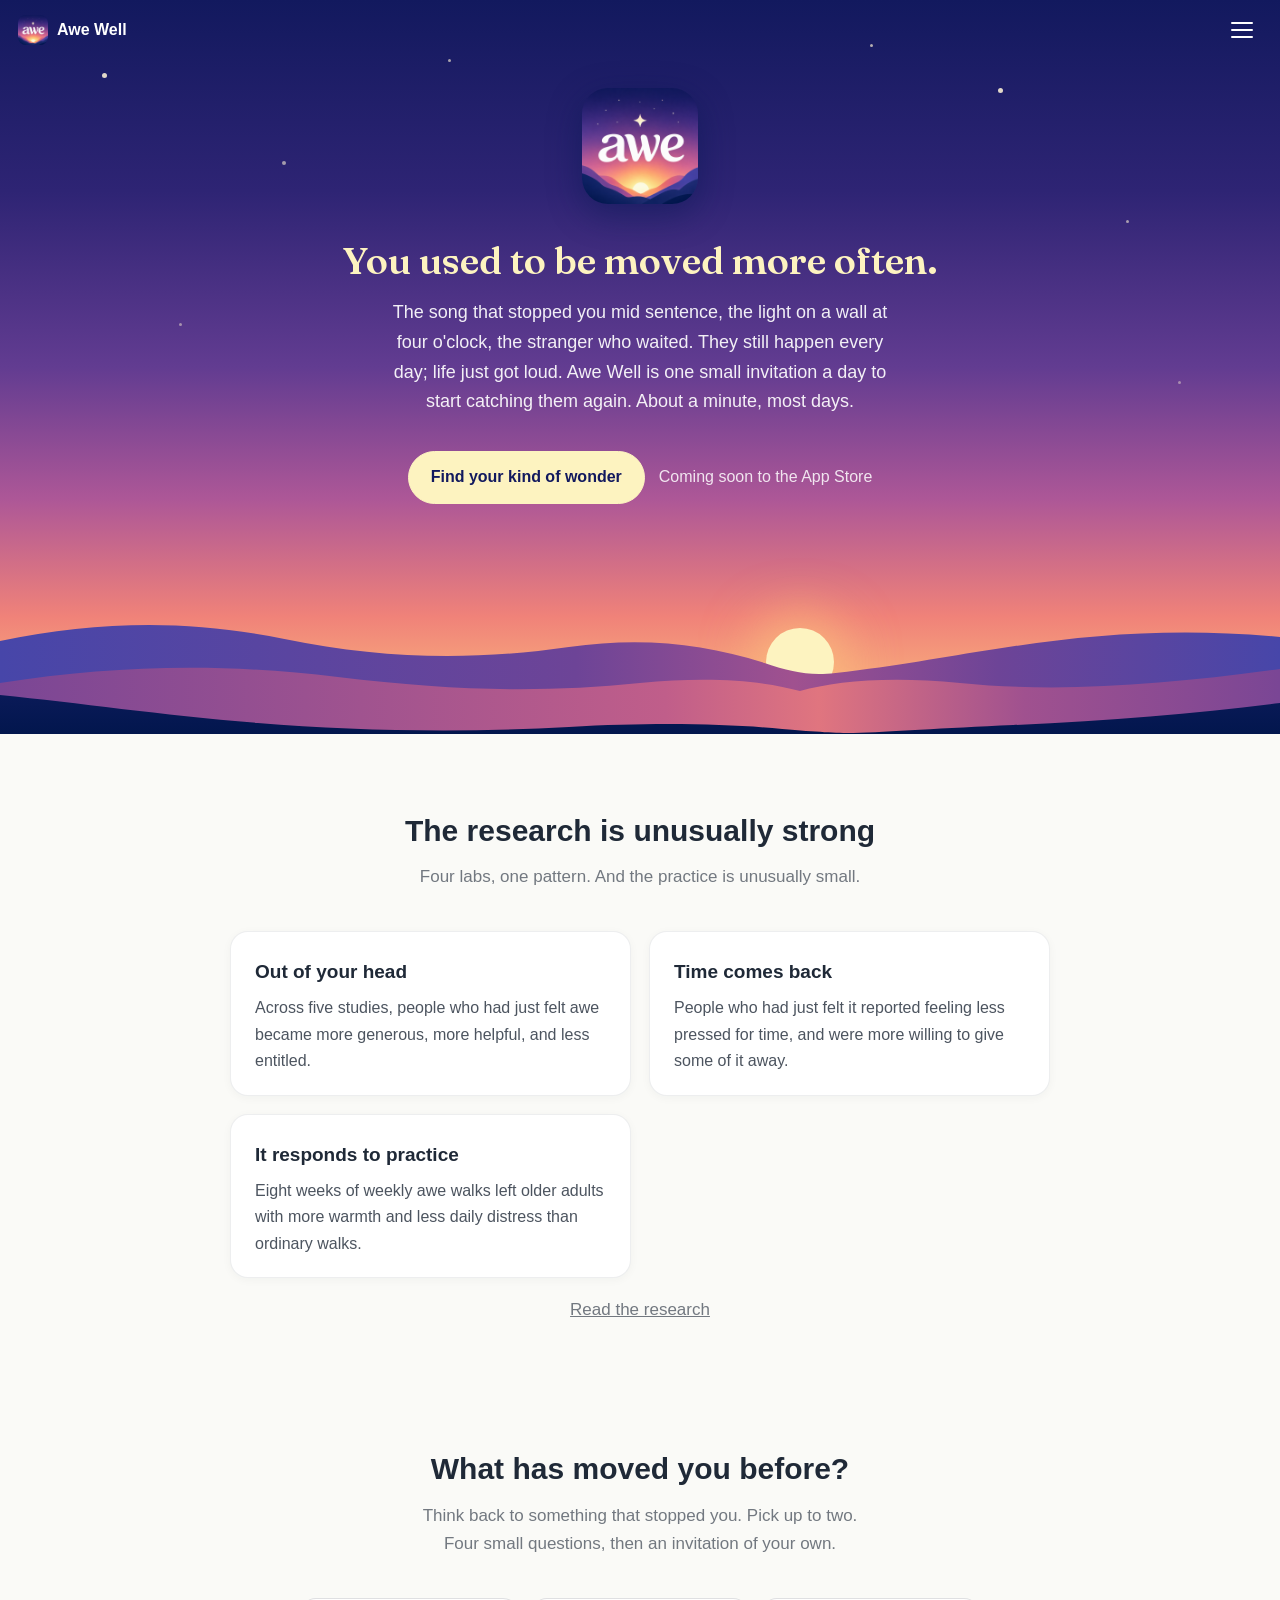
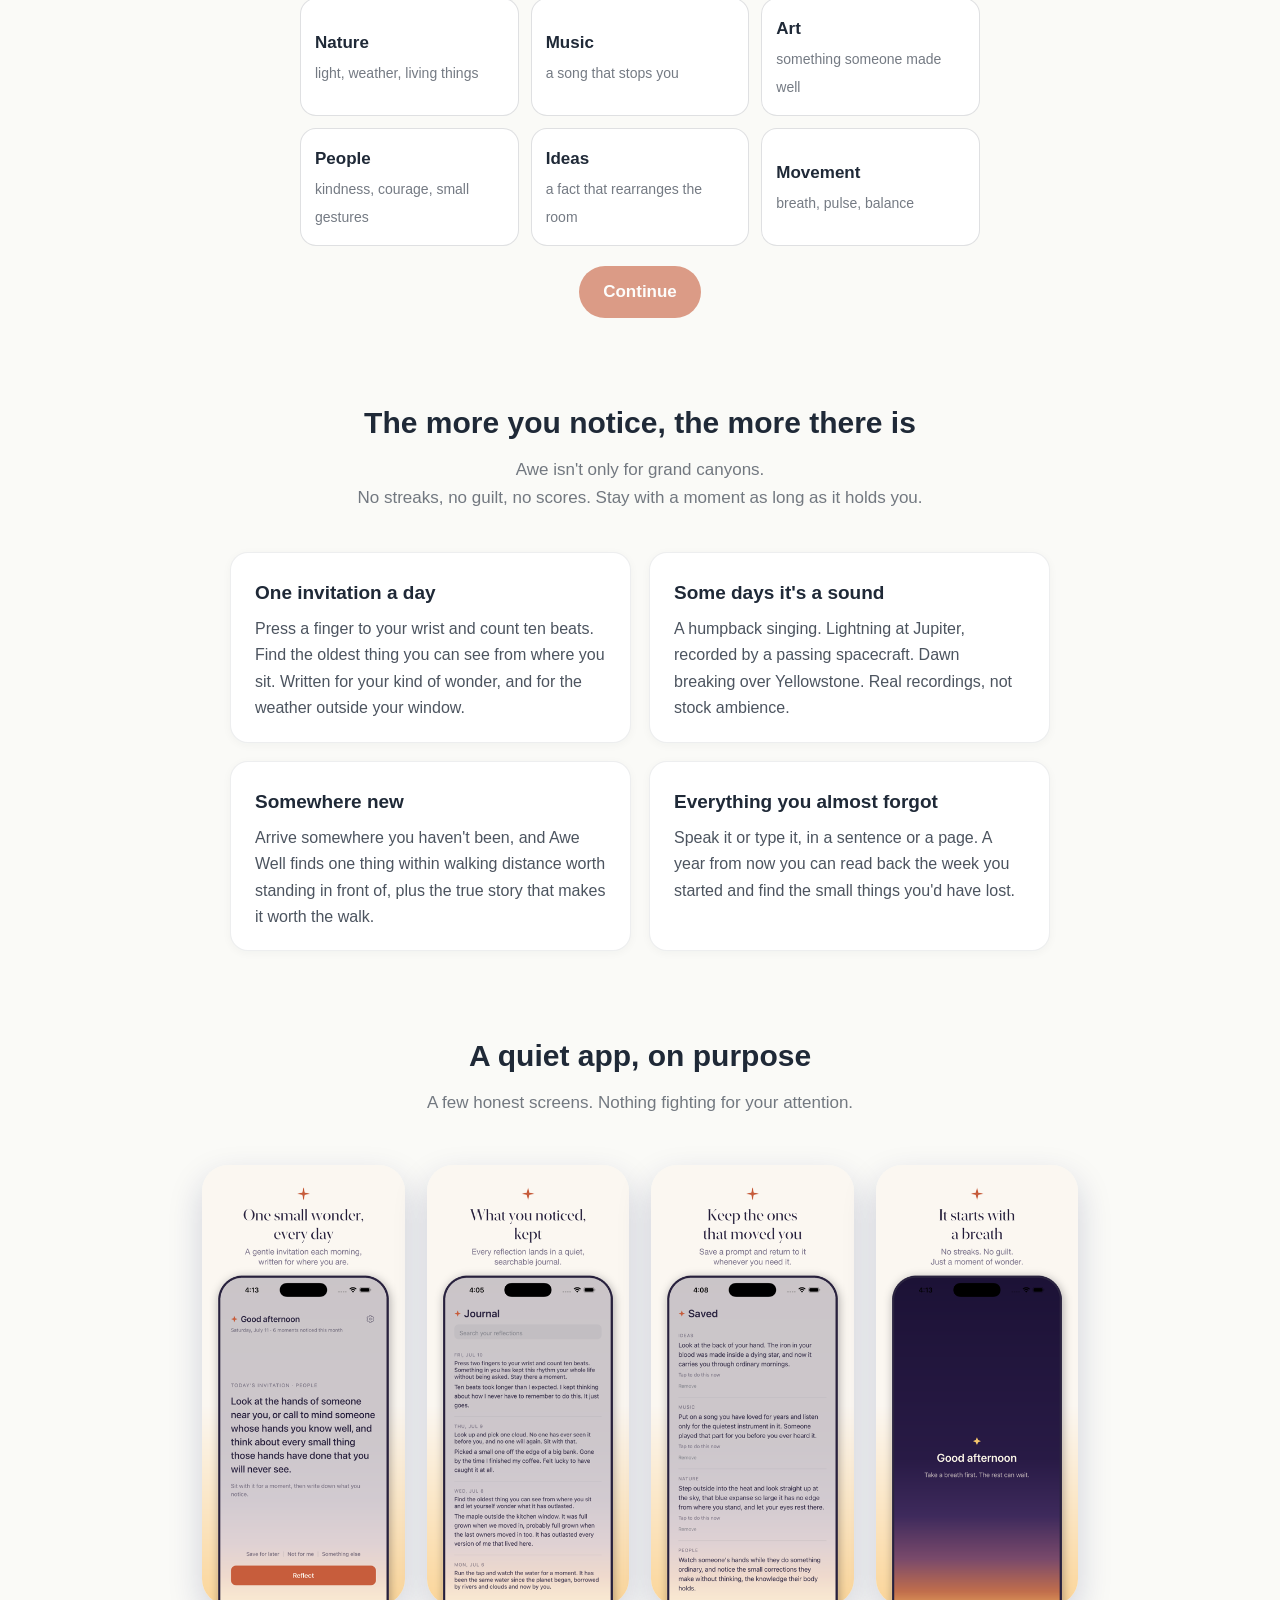
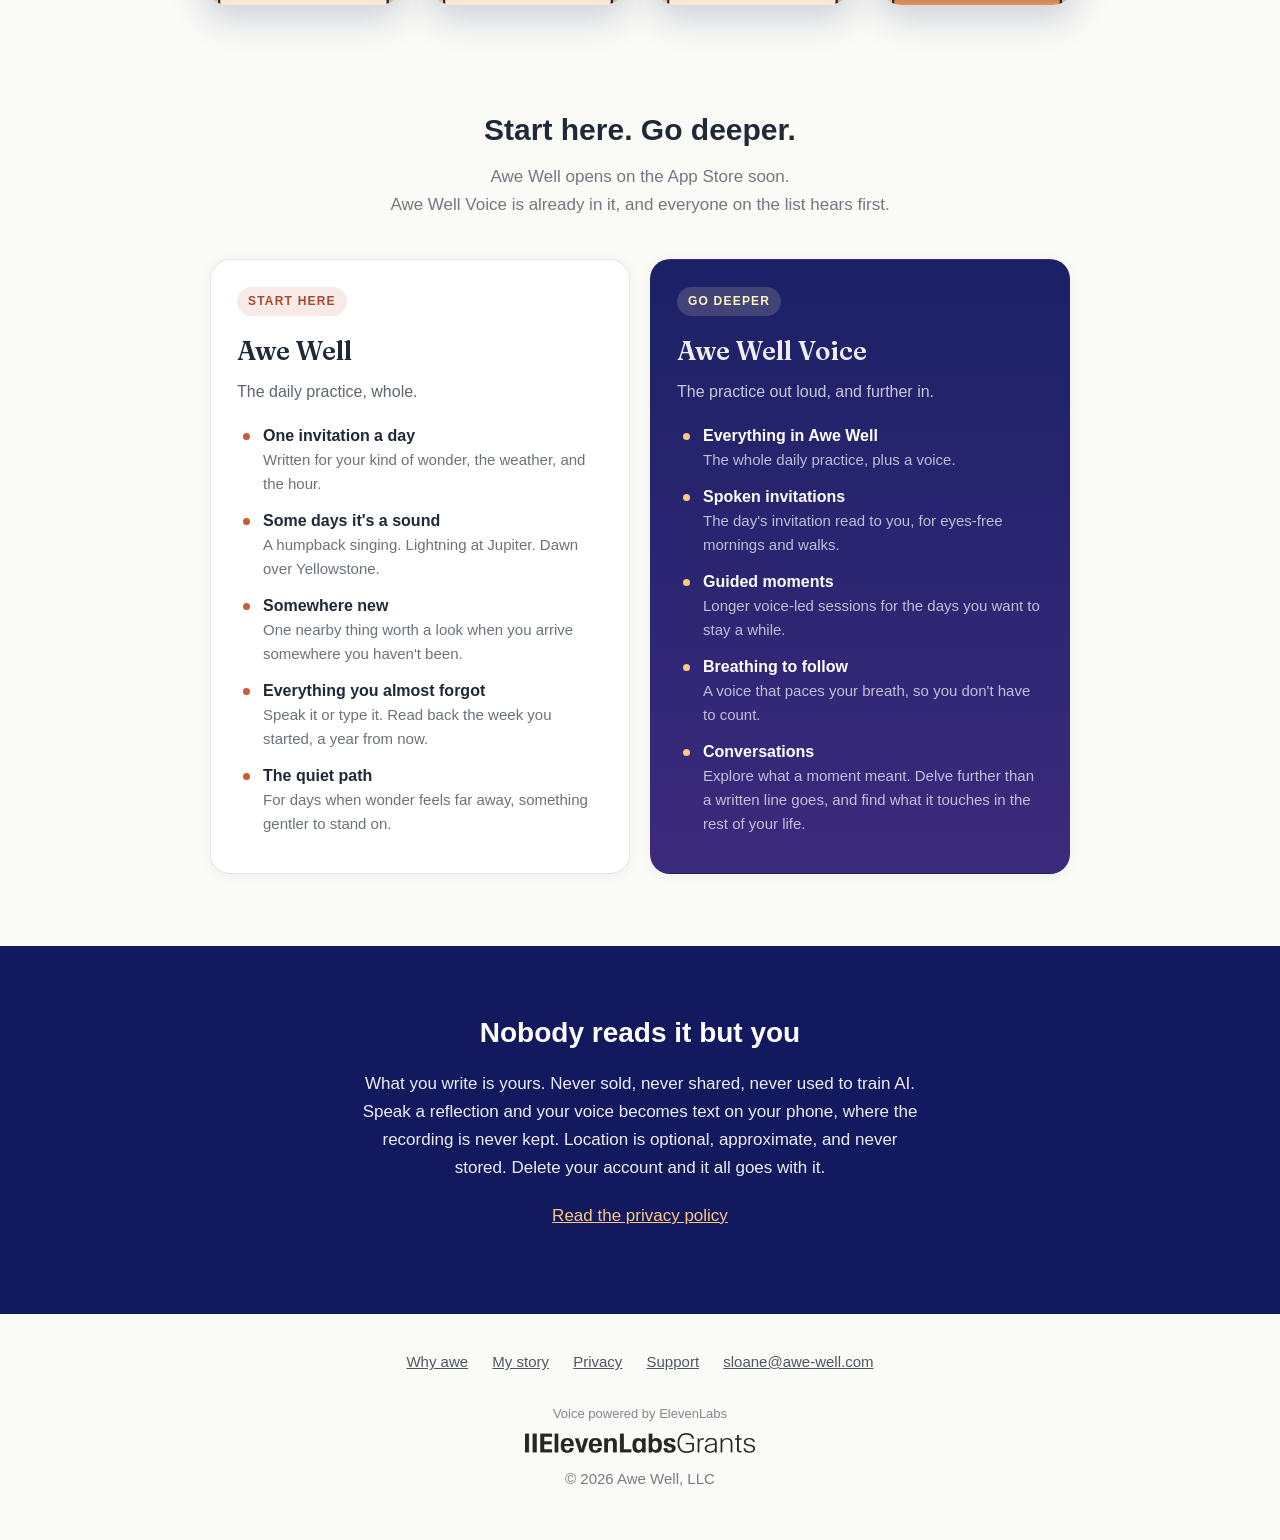
==== index.html @ 30a3badd "The homepage meets the reader where they are: identification hero, evidence strip, canyon line demot" ====
<!DOCTYPE html>
<html lang="en">
<head>
  <meta charset="utf-8" />
  <meta name="viewport" content="width=device-width, initial-scale=1" />
  <title>Awe Well · One small wonder, every day</title>
  <meta name="description" content="You used to be moved more often. The capacity didn't go anywhere; life just got loud. Awe Well is one small invitation a day to start catching wonder again. About a minute, most days." />
  <meta property="og:title" content="Awe Well" />
  <meta property="og:description" content="One small wonder, every day. They still happen. This is how you catch them." />
  <meta property="og:image" content="https://awe-well.com/assets/icon-512.png" />
  <meta property="og:url" content="https://awe-well.com/" />
  <link rel="icon" type="image/png" href="./assets/favicon.png" />
  <link rel="apple-touch-icon" href="./assets/apple-touch-icon.png" />
  <link rel="stylesheet" href="./assets/nav.css" />
  <style>
    :root {
      color-scheme: light;
      --ink: #1F2937;
      --paper: #FAFAF7;
      --night: #12195e;
      --navy: #02164d;
      --cream: #fdf3c0;
      --gold: #fec87e;
    }
    * { box-sizing: border-box; }
    html { scroll-behavior: smooth; }
    body {
      margin: 0;
      background: var(--paper);
      color: var(--ink);
      font: 17px/1.65 -apple-system, BlinkMacSystemFont, "Segoe UI", Roboto, Helvetica, Arial, sans-serif;
    }
    /* Self-hosted so no visitor request ever leaves for Google's servers. */
    @font-face {
      font-family: 'Fraunces';
      font-style: normal;
      font-weight: 600;
      font-display: swap;
      src: url('./assets/fraunces-600.woff2') format('woff2');
    }
    .rounded {
      font-family: ui-rounded, "SF Pro Rounded", "Arial Rounded MT Bold", -apple-system, BlinkMacSystemFont, sans-serif;
    }
    a { color: inherit; }

    /* ---------- Hero ---------- */
    .hero {
      position: relative;
      overflow: hidden;
      background: linear-gradient(180deg,
        #12195e 0%, #2e2474 26%, #623c91 50%,
        #ad5797 68%, #f08279 84%, #fec87e 100%);
      color: #fff;
      text-align: center;
      padding: 88px 24px 230px;
    }
    .hero .star {
      position: absolute;
      background: #f7ecd3;
      border-radius: 50%;
      pointer-events: none;
    }
    .hero-inner { position: relative; max-width: 640px; margin: 0 auto; }
    .app-icon {
      width: 116px; height: 116px;
      border-radius: 26px;
      box-shadow: 0 10px 34px rgba(2, 22, 77, 0.45);
    }
    /* The icon carries the wordmark, so the tagline leads as the h1. */
    .tagline {
      font-family: 'Fraunces', Georgia, 'Times New Roman', serif;
      font-weight: 600;
      font-size: 38px;
      line-height: 1.14;
      color: var(--cream);
      margin: 26px 0 16px;
      letter-spacing: 0;
    }
    .hero p.lede {
      font-size: 18px;
      color: rgba(255, 255, 255, 0.92);
      margin: 0 auto 34px;
      max-width: 520px;
    }
    .cta-row {
      display: flex;
      gap: 14px;
      justify-content: center;
      align-items: center;
      flex-wrap: wrap;
    }
    .pill {
      display: inline-block;
      padding: 12px 22px;
      border-radius: 999px;
      background: rgba(255, 255, 255, 0.14);
      border: 1px solid rgba(255, 255, 255, 0.45);
      color: #fff;
      font-weight: 600;
      font-size: 16px;
      backdrop-filter: blur(4px);
    }
    .cta-row a.quiet {
      color: rgba(255, 255, 255, 0.95);
      font-size: 16px;
    }
    .cta-row span.quiet {
      color: rgba(255, 255, 255, 0.85);
      font-size: 16px;
    }
    a.pill-solid {
      background: var(--cream);
      border-color: var(--cream);
      color: var(--night);
      text-decoration: none;
      font-weight: 700;
    }
    .hero-mountains {
      position: absolute;
      left: 0; right: 0; bottom: -1px;
      width: 100%;
      height: 190px;
      display: block;
    }
    /* The sun lives outside the stretched SVG so it stays round at any width.
       62.5% matches the valley at x=900 in the 1440-unit viewBox; the ridges
       painted after it cover its lower half. */
    .hero-sun {
      position: absolute;
      left: calc(62.5% - 34px);
      bottom: 38px;
      width: 68px; height: 68px;
      border-radius: 50%;
      background: #fdf3c0;
      box-shadow: 0 0 46px 18px rgba(254, 200, 126, 0.55);
    }

    /* ---------- Sections ---------- */
    .section { max-width: 980px; margin: 0 auto; padding: 72px 24px 8px; }
    .section h2 {
      font-size: 30px;
      margin: 0 0 8px;
      text-align: center;
    }
    .section .sub {
      text-align: center;
      color: rgba(31, 41, 55, 0.62);
      margin: 0 0 40px;
    }
    .features {
      display: grid;
      grid-template-columns: 1fr;
      gap: 18px;
      max-width: 820px;
      margin: 0 auto;
    }
    @media (min-width: 720px) {
      .features { grid-template-columns: 1fr 1fr; }
    }
    .card {
      background: #fff;
      border: 1px solid rgba(31, 41, 55, 0.08);
      border-radius: 18px;
      padding: 24px 24px 20px;
      box-shadow: 0 2px 10px rgba(31, 41, 55, 0.04);
    }
    .card h3 { margin: 0 0 8px; font-size: 19px; }
    .card p { margin: 0; color: rgba(31, 41, 55, 0.8); font-size: 16px; }

    /* ---------- Screenshots ---------- */
    .shots {
      display: flex;
      gap: 22px;
      justify-content: flex-start;
      overflow-x: auto;
      padding: 8px 24px 28px;
      max-width: 1180px;
      margin: 0 auto;
      -webkit-overflow-scrolling: touch;
    }
    .shots img {
      height: 440px;
      width: auto;
      border-radius: 26px;
      box-shadow: 0 14px 34px rgba(18, 25, 94, 0.18);
      flex: 0 0 auto;
    }
    @media (min-width: 960px) {
      .shots { justify-content: center; overflow-x: visible; }
    }

    /* ---------- Plans ---------- */
    .plans {
      display: grid;
      grid-template-columns: 1fr;
      gap: 20px;
      max-width: 860px;
      margin: 0 auto;
      /* Default stretch: both cards run the full height of the row. */
    }
    @media (min-width: 760px) {
      .plans { grid-template-columns: 1fr 1fr; }
    }
    .plan {
      background: #fff;
      border: 1px solid rgba(31, 41, 55, 0.1);
      border-radius: 20px;
      padding: 26px 26px 24px;
      box-shadow: 0 2px 12px rgba(31, 41, 55, 0.05);
    }
    .plan.next {
      background: linear-gradient(180deg, #1b2166 0%, #3c2a7d 100%);
      border-color: transparent;
      color: rgba(255, 255, 255, 0.92);
    }
    .plan-badge {
      display: inline-block;
      font-size: 12px;
      letter-spacing: 0.1em;
      text-transform: uppercase;
      font-weight: 700;
      padding: 5px 11px;
      border-radius: 999px;
      margin-bottom: 14px;
    }
    .plan .plan-badge {
      background: rgba(199, 93, 60, 0.12);
      color: #A84A2E;
    }
    .plan.next .plan-badge {
      background: rgba(253, 243, 192, 0.16);
      color: var(--cream);
    }
    .plan h3 {
      font-family: 'Fraunces', Georgia, serif;
      font-size: 26px;
      margin: 0 0 6px;
      font-weight: 600;
    }
    .plan .plan-line { margin: 0 0 18px; font-size: 16px; color: rgba(31, 41, 55, 0.72); }
    .plan.next .plan-line { color: rgba(255, 255, 255, 0.75); }
    .plan ul { list-style: none; margin: 0; padding: 0; }
    .plan li {
      position: relative;
      padding-left: 26px;
      margin-bottom: 13px;
      font-size: 16px;
      line-height: 1.5;
    }
    .plan li:before {
      content: "";
      position: absolute;
      left: 6px; top: 9px;
      width: 7px; height: 7px;
      border-radius: 50%;
      background: #C75D3C;
    }
    .plan.next li:before { background: var(--gold); }
    .plan li b { font-weight: 600; display: block; }
    .plan.next li b { color: #fff; }
    .plan li span { color: rgba(31, 41, 55, 0.66); font-size: 15px; }
    .plan.next li span { color: rgba(255, 255, 255, 0.7); }

    /* ---------- Privacy band ---------- */
    .privacy-band {
      background: var(--night);
      color: rgba(255, 255, 255, 0.92);
      text-align: center;
      padding: 64px 24px;
      margin-top: 64px;
    }
    .privacy-band h2 { color: #fff; font-size: 28px; margin: 0 0 14px; }
    .privacy-band p { max-width: 560px; margin: 0 auto 20px; }
    .privacy-band a { color: var(--gold); }

    /* ---------- Footer ---------- */
    footer {
      text-align: center;
      padding: 36px 24px 48px;
      color: rgba(31, 41, 55, 0.6);
      font-size: 15px;
    }
    footer nav { margin-bottom: 10px; }
    footer nav a { margin: 0 10px; color: rgba(31, 41, 55, 0.78); }
    /* Grant condition: display the ElevenLabs Grants logo, linking back.
       Self-hosted copy of their badge, keeping the site's no-third-party
       -requests rule; the link back is what the condition requires. */
    .voice-credit { margin: 26px 0 14px; }
    .voice-credit a { display: inline-block; text-decoration: none; }
    .voice-credit .vc-line {
      display: block;
      font-size: 13px;
      color: rgba(31, 41, 55, 0.55);
      margin-bottom: 9px;
    }
    .voice-credit img { display: block; margin: 0 auto; opacity: 0.85; }

    /* ---------- Try one now: quiz, invitation, waitlist ---------- */
    .chips {
      display: grid;
      grid-template-columns: repeat(2, 1fr);
      gap: 12px;
      max-width: 680px;
      margin: 0 auto;
    }
    @media (min-width: 720px) {
      .chips { grid-template-columns: repeat(3, 1fr); }
    }
    .chip {
      background: #fff;
      border: 1px solid rgba(31, 41, 55, 0.14);
      border-radius: 16px;
      padding: 16px 14px 14px;
      cursor: pointer;
      text-align: left;
      font: inherit;
      color: inherit;
      transition: border-color 0.15s, box-shadow 0.15s;
    }
    .chip strong { display: block; font-size: 17px; margin-bottom: 2px; }
    .chip span { color: rgba(31, 41, 55, 0.62); font-size: 14px; line-height: 1.4; }
    .chip[aria-pressed="true"] {
      border-color: #C75D3C;
      box-shadow: 0 0 0 2px rgba(199, 93, 60, 0.25);
    }
    .invite-wrap { max-width: 680px; margin: 26px auto 0; display: none; }
    .invite-card {
      background: #FBF7F1;
      border: 1px solid rgba(43, 36, 64, 0.1);
      border-radius: 20px;
      padding: 28px 28px 24px;
      box-shadow: 0 10px 30px rgba(18, 25, 94, 0.08);
      color: #2B2440;
    }
    .invite-label {
      font-size: 12px;
      letter-spacing: 0.12em;
      text-transform: uppercase;
      color: #C75D3C;
      font-weight: 700;
      margin: 0 0 12px;
    }
    .invite-text { font-size: 20px; line-height: 1.55; margin: 0; }
    .invite-after {
      text-align: center;
      color: rgba(31, 41, 55, 0.62);
      font-size: 15px;
      margin: 14px 0 0;
    }
    .join { margin: 34px auto 0; max-width: 680px; text-align: center; }
    .join h3 { font-size: 20px; margin: 0 0 4px; }
    .join p.why { color: rgba(31, 41, 55, 0.7); margin: 0 0 16px; font-size: 16px; }
    .join-form { display: flex; gap: 10px; justify-content: center; flex-wrap: wrap; }
    .join input[type="email"] {
      flex: 1 1 240px;
      max-width: 340px;
      padding: 12px 16px;
      font: inherit;
      border-radius: 999px;
      border: 1px solid rgba(31, 41, 55, 0.2);
      background: #fff;
    }
    .btn {
      background: #C75D3C;
      color: #fff;
      border: none;
      border-radius: 999px;
      padding: 12px 24px;
      font: inherit;
      font-weight: 600;
      cursor: pointer;
    }
    .btn:disabled { opacity: 0.6; cursor: default; }
    .fine { font-size: 13px; color: rgba(31, 41, 55, 0.55); margin-top: 10px; }
    .join-msg { margin-top: 12px; font-size: 16px; }
    .hp { position: absolute; left: -9999px; opacity: 0; height: 0; overflow: hidden; }
    .qlist {
      display: grid;
      grid-template-columns: 1fr;
      gap: 12px;
      max-width: 480px;
      margin: 0 auto;
    }
    .qlist .chip { text-align: center; }
    .qfoot {
      display: flex;
      justify-content: center;
      align-items: center;
      gap: 18px;
      margin-top: 20px;
    }
    .linkbtn {
      background: none;
      border: none;
      font: inherit;
      font-size: 15px;
      color: rgba(31, 41, 55, 0.6);
      cursor: pointer;
      text-decoration: underline;
      padding: 6px;
    }
    .result-lede {
      font-size: 18px;
      line-height: 1.6;
      text-align: center;
      max-width: 600px;
      margin: 0 auto 24px;
      color: rgba(31, 41, 55, 0.85);
    }
    .quiz { max-width: 680px; margin: 0 auto; }
    .progress {
      text-align: center;
      color: rgba(31, 41, 55, 0.5);
      font-size: 14px;
      margin: 0 0 18px;
    }
    .qstep { display: none; }
    .qstep.active { display: block; }
    .qtitle { font-size: 21px; text-align: center; margin: 0 0 18px; font-weight: 600; }
    .opts { display: flex; flex-direction: column; gap: 10px; max-width: 480px; margin: 0 auto; }
    .opt {
      background: #fff;
      border: 1px solid rgba(31, 41, 55, 0.14);
      border-radius: 14px;
      padding: 14px 18px;
      font: inherit;
      font-size: 16px;
      color: inherit;
      cursor: pointer;
      text-align: left;
      transition: border-color 0.15s, box-shadow 0.15s;
    }
    .opt:hover { border-color: rgba(199, 93, 60, 0.55); }
    .qback { text-align: center; margin: 18px 0 0; }
    .qback a { color: rgba(31, 41, 55, 0.55); font-size: 14px; }
    .result { display: none; max-width: 680px; margin: 0 auto; }
    .profile-card {
      background: #fff;
      border: 1px solid rgba(31, 41, 55, 0.08);
      border-radius: 18px;
      padding: 24px 26px 22px;
      box-shadow: 0 2px 10px rgba(31, 41, 55, 0.04);
      margin-bottom: 18px;
    }
    .profile-card h3 { margin: 0 0 8px; font-size: 20px; }
    .profile-card p { margin: 0; color: rgba(31, 41, 55, 0.8); }
    .restart { text-align: center; margin-top: 18px; }
    .restart a { color: rgba(31, 41, 55, 0.5); font-size: 14px; }

    @media (max-width: 560px) {
      .hero { padding-top: 64px; padding-bottom: 190px; }
      .tagline { font-size: 29px; }
      .app-icon { width: 100px; height: 100px; }
      .shots img { height: 360px; }
      .invite-text { font-size: 18px; }
    }
  </style>
</head>
<body>

  <header class="hero">
    <span class="star" style="left:8%;  top:10%; width:5px; height:5px; opacity:.9;"></span>
    <span class="star" style="left:22%; top:22%; width:4px; height:4px; opacity:.6;"></span>
    <span class="star" style="left:14%; top:44%; width:3px; height:3px; opacity:.5;"></span>
    <span class="star" style="left:78%; top:12%; width:5px; height:5px; opacity:.9;"></span>
    <span class="star" style="left:88%; top:30%; width:3px; height:3px; opacity:.6;"></span>
    <span class="star" style="left:68%; top:6%;  width:3px; height:3px; opacity:.7;"></span>
    <span class="star" style="left:35%; top:8%;  width:3px; height:3px; opacity:.65;"></span>
    <span class="star" style="left:92%; top:52%; width:3px; height:3px; opacity:.45;"></span>

    <div class="hero-inner">
      <img class="app-icon" src="./assets/icon-512.png" alt="Awe Well" width="116" height="116" />
      <h1 class="tagline">You used to be moved more often.</h1>
      <p class="lede">
        The song that stopped you mid sentence, the light on a wall at four
        o'clock, the stranger who waited. They still happen every day; life
        just got loud. Awe Well is one small invitation a day to start
        catching them again. About a minute, most days.
      </p>
      <div class="cta-row">
        <a class="pill pill-solid" href="#try">Find your kind of wonder</a>
        <span class="quiet">Coming soon to the App Store</span>
      </div>
    </div>

    <div class="hero-sun" aria-hidden="true"></div>
    <svg class="hero-mountains" viewBox="0 0 1440 190" preserveAspectRatio="none" xmlns="http://www.w3.org/2000/svg" aria-hidden="true">
      <defs>
        <linearGradient id="mBack" x1="0" y1="0" x2="1" y2="0">
          <stop offset="0%"  stop-color="#4746a9"/>
          <stop offset="45%" stop-color="#6d4497"/>
          <stop offset="62%" stop-color="#a0518f"/>
          <stop offset="78%" stop-color="#6d4497"/>
          <stop offset="100%" stop-color="#4746a9"/>
        </linearGradient>
        <linearGradient id="mMid" x1="0" y1="0" x2="1" y2="0">
          <stop offset="0%"  stop-color="#7a4695"/>
          <stop offset="52%" stop-color="#c05e8a"/>
          <stop offset="64%" stop-color="#e0757f"/>
          <stop offset="80%" stop-color="#a0518f"/>
          <stop offset="100%" stop-color="#7a4695"/>
        </linearGradient>
        <linearGradient id="mFront" x1="0" y1="0" x2="0" y2="1">
          <stop offset="0%"  stop-color="#0a1a58"/>
          <stop offset="100%" stop-color="#02164d"/>
        </linearGradient>
      </defs>
      <path fill="url(#mBack)" d="M 0,96 C 110,76 210,74 320,94 C 430,114 530,116 640,102 C 720,92 790,98 860,118 C 890,127 910,131 940,128 C 1010,121 1060,112 1120,104 C 1220,90 1320,82 1440,92 L 1440,190 L 0,190 Z"/>
      <path fill="url(#mMid)" d="M 0,190 L 0,138 C 130,120 250,118 380,132 C 510,146 610,148 720,138 C 800,131 860,136 900,146 C 940,136 1000,131 1080,138 C 1190,148 1310,140 1440,124 L 1440,190 Z"/>
      <path fill="url(#mFront)" d="M 0,190 L 0,150 C 90,158 180,170 290,178 C 400,186 520,188 640,182 C 740,177 820,179 880,184 C 920,187 940,188 960,188 C 1000,187 1060,183 1140,180 C 1250,176 1350,168 1440,158 L 1440,190 Z"/>
    </svg>
  </header>

  <main>
    <section class="section" id="research">
      <h2>The research is unusually strong</h2>
      <p class="sub">Four labs, one pattern. And the practice is unusually small.</p>
      <div class="features">
        <div class="card">
          <h3>Out of your head</h3>
          <p>
            Across five studies, people who had just felt awe became more
            generous, more helpful, and less entitled.
          </p>
        </div>
        <div class="card">
          <h3>Time comes back</h3>
          <p>
            People who had just felt it reported feeling less pressed for
            time, and were more willing to give some of it away.
          </p>
        </div>
        <div class="card">
          <h3>It responds to practice</h3>
          <p>
            Eight weeks of weekly awe walks left older adults with more
            warmth and less daily distress than ordinary walks.
          </p>
        </div>
      </div>
      <p class="sub" style="margin-top: 18px;"><a href="./why-awe.html">Read the research</a></p>
    </section>

    <section class="section" id="try">
      <h2 id="quizHeading">What has moved you before?</h2>
      <p class="sub" id="quizSub">Think back to something that stopped you. Pick up to two.<br/>Four small questions, then an invitation of your own.</p>

      <div id="quizSteps">
        <div id="stepSources">
          <div class="chips" role="group" aria-label="Pick your kinds of wonder">
            <button class="chip" type="button" data-source="nature" aria-pressed="false">
              <strong>Nature</strong>
              <span>light, weather, living things</span>
            </button>
            <button class="chip" type="button" data-source="music" aria-pressed="false">
              <strong>Music</strong>
              <span>a song that stops you</span>
            </button>
            <button class="chip" type="button" data-source="art" aria-pressed="false">
              <strong>Art</strong>
              <span>something someone made well</span>
            </button>
            <button class="chip" type="button" data-source="people" aria-pressed="false">
              <strong>People</strong>
              <span>kindness, courage, small gestures</span>
            </button>
            <button class="chip" type="button" data-source="ideas" aria-pressed="false">
              <strong>Ideas</strong>
              <span>a fact that rearranges the room</span>
            </button>
            <button class="chip" type="button" data-source="movement" aria-pressed="false">
              <strong>Movement</strong>
              <span>breath, pulse, balance</span>
            </button>
          </div>
          <div class="qfoot">
            <button class="btn" type="button" id="sourcesNext" disabled>Continue</button>
          </div>
        </div>

        <div id="stepChoice" style="display: none;">
          <div class="qlist" id="choiceList"></div>
          <div class="qfoot">
            <button class="linkbtn" type="button" id="choiceBack">Back</button>
          </div>
        </div>
      </div>

      <div class="invite-wrap" id="resultWrap">
        <p class="result-lede" id="resultLede"></p>
        <div class="invite-card">
          <p class="invite-label">An invitation, in your kind of wonder</p>
          <p class="invite-text" id="inviteText"></p>
        </div>
        <p class="invite-after">In the app, one arrives each morning, written for you.<br/>Some days it arrives as a sound. Some days it points you somewhere new.</p>

        <div class="join">
          <h3>Be first through the door</h3>
          <p class="why">Awe Well opens on the App Store soon. Leave your email and I'll hold onto your answers, so day one already fits you.</p>
          <form class="join-form" id="joinForm" novalidate>
            <label class="hp" aria-hidden="true">Leave this empty
              <input type="text" name="website" tabindex="-1" autocomplete="off" />
            </label>
            <label class="hp" for="joinEmail">Email address</label>
            <input type="email" id="joinEmail" name="email" placeholder="you@example.com" autocomplete="email" required />
            <button class="btn" type="submit" id="joinBtn">Tell me when it opens</button>
          </form>
          <p class="join-msg" id="joinMsg" role="status"></p>
          <p class="fine">Launch news only. Never sold, never shared.</p>
        </div>
      </div>
    </section>

    <section class="section">
      <h2>The more you notice, the more there is</h2>
      <p class="sub">Awe isn't only for grand canyons.<br/>No streaks, no guilt, no scores. Stay with a moment as long as it holds you.</p>
      <div class="features">
        <div class="card">
          <h3>One invitation a day</h3>
          <p>
            Press a finger to your wrist and count ten beats. Find the oldest
            thing you can see from where you sit. Written for your kind of
            wonder, and for the weather outside your window.
          </p>
        </div>
        <div class="card">
          <h3>Some days it's a sound</h3>
          <p>
            A humpback singing. Lightning at Jupiter, recorded by a passing
            spacecraft. Dawn breaking over Yellowstone. Real recordings, not
            stock ambience.
          </p>
        </div>
        <div class="card">
          <h3>Somewhere new</h3>
          <p>
            Arrive somewhere you haven't been, and Awe Well finds one thing
            within walking distance worth standing in front of, plus the true
            story that makes it worth the walk.
          </p>
        </div>
        <div class="card">
          <h3>Everything you almost forgot</h3>
          <p>
            Speak it or type it, in a sentence or a page. A year from now you
            can read back the week you started and find the small things you'd
            have lost.
          </p>
        </div>
      </div>
    </section>

    <section class="section" style="padding-bottom: 0;">
      <h2>A quiet app, on purpose</h2>
      <p class="sub">A few honest screens. Nothing fighting for your attention.</p>
    </section>
    <div class="shots">
      <img src="./assets/01-today.png" alt="Today screen with the day's invitation" loading="lazy" />
      <img src="./assets/02-journal.png" alt="Journal of past reflections" loading="lazy" />
      <img src="./assets/03-saved.png" alt="Saved invitations" loading="lazy" />
      <img src="./assets/04-welcome-a.png" alt="Welcome screen: It starts with a breath" loading="lazy" />
    </div>

    <section class="section" id="plans">
      <h2>Start here. Go deeper.</h2>
      <p class="sub">Awe Well opens on the App Store soon.<br/>Awe Well Voice is already in it, and everyone on the list hears first.</p>
      <div class="plans">

        <div class="plan">
          <span class="plan-badge">Start here</span>
          <h3>Awe Well</h3>
          <p class="plan-line">The daily practice, whole.</p>
          <ul>
            <li><b>One invitation a day</b><span>Written for your kind of wonder, the weather, and the hour.</span></li>
            <li><b>Some days it's a sound</b><span>A humpback singing. Lightning at Jupiter. Dawn over Yellowstone.</span></li>
            <li><b>Somewhere new</b><span>One nearby thing worth a look when you arrive somewhere you haven't been.</span></li>
            <li><b>Everything you almost forgot</b><span>Speak it or type it. Read back the week you started, a year from now.</span></li>
            <li><b>The quiet path</b><span>For days when wonder feels far away, something gentler to stand on.</span></li>
          </ul>
        </div>

        <div class="plan next">
          <span class="plan-badge">Go deeper</span>
          <h3>Awe Well Voice</h3>
          <p class="plan-line">The practice out loud, and further in.</p>
          <ul>
            <li><b>Everything in Awe Well</b><span>The whole daily practice, plus a voice.</span></li>
            <li><b>Spoken invitations</b><span>The day's invitation read to you, for eyes-free mornings and walks.</span></li>
            <li><b>Guided moments</b><span>Longer voice-led sessions for the days you want to stay a while.</span></li>
            <li><b>Breathing to follow</b><span>A voice that paces your breath, so you don't have to count.</span></li>
            <li><b>Conversations</b><span>Explore what a moment meant. Delve further than a written line goes, and find what it touches in the rest of your life.</span></li>
          </ul>
        </div>

      </div>
    </section>

    <section class="privacy-band">
      <h2>Nobody reads it but you</h2>
      <p>
        What you write is yours. Never sold, never shared, never used to train
        AI. Speak a reflection and your voice becomes text on your phone, where
        the recording is never kept. Location is optional, approximate, and
        never stored. Delete your account and it all goes with it.
      </p>
      <p><a href="./privacy.html">Read the privacy policy</a></p>
    </section>
  </main>

  <footer>
    <nav>
      <a href="./why-awe.html">Why awe</a>
      <a href="./story.html">My story</a>
      <a href="./privacy.html">Privacy</a>
      <a href="./support.html">Support</a>
      <a href="mailto:sloane@awe-well.com">sloane@awe-well.com</a>
    </nav>
    <div class="voice-credit">
      <a href="https://elevenlabs.io/startup-grants">
        <span class="vc-line">Voice powered by ElevenLabs</span>
        <img src="./assets/elevenlabs-grants.webp" alt="ElevenLabs Grants" width="230" height="20" loading="lazy" />
      </a>
    </div>
    <div>&copy; 2026 Awe Well, LLC</div>
  </footer>

  <script>
    // One fixed sample invitation per source. The sample is a taste on
    // purpose: the daily arrivals live in the app.
    //
    // These six must be CONTEXT-FREE. The app knows the weather, the hour,
    // and (with permission) roughly where you are, so it can safely offer
    // "watch the sky" or "step outside". The web knows none of that, so a
    // sample must work for a windowless office at midnight and a park bench
    // at noon alike: nothing needed but the person and what is already
    // within reach. No sky, no window, no weather, no props, no speakers,
    // and nothing that assumes standing or walking.
    var SAMPLES = {
      nature: "Take one slow breath and consider that this same air has moved through oceans, forests, and the lungs of people you will never meet, and let it go gently.",
      music: "Bring to mind a song you know completely and let it play in your head, noticing that your memory holds every instrument without being asked, and stay with it.",
      art: "Pick up the nearest man-made object and find one decision in it someone made well, a curve or a seam or a weight, and thank them silently.",
      people: "Think of the person who taught you to read, whoever it was, and consider that every word you have ever read passed through that gift, and thank them silently.",
      ideas: "Hold up your thumb and consider that its exact print has never existed before you and never will again, and study the one-time-only pattern.",
      movement: "Without looking, touch your nose with one finger, first try, and appreciate the invisible map your body keeps of itself."
    };

    var QUESTIONS = [
      {
        key: 'last_caught',
        heading: 'When did that last happen?',
        options: [
          ['week', 'This week'],
          ['month', 'Sometime in the last month'],
          ['longtime', "Honestly, I can't remember"],
          ['often', "All the time, I'm lucky"]
        ]
      },
      {
        key: 'most_days',
        heading: 'Where are you, most days?',
        options: [
          ['desk', 'At a desk, indoors'],
          ['moving', 'Out and moving'],
          ['people', 'With people, all day'],
          ['varies', 'It varies a lot']
        ]
      },
      {
        key: 'best_time',
        heading: 'When should it find you?',
        options: [
          ['morning', 'First thing in the morning'],
          ['midday', 'Somewhere in the middle'],
          ['evening', 'At the end of the day']
        ]
      }
    ];

    var RECENCY_LINE = {
      week: "It's close to the surface for you already. A daily practice keeps it there.",
      month: "It visits, then it slips away. A daily practice shortens the gaps.",
      longtime: "It's been a while. That's more common than anyone admits, and it's exactly what a quiet daily practice is for.",
      often: "It finds you easily. A daily practice gives it somewhere to land."
    };
    var SETTING_CLAUSE = {
      desk: 'one you can do right where you sit',
      moving: 'one that can meet you on the move',
      people: 'one that can start with whoever is around you',
      varies: 'one that can change shape with your day'
    };
    var TIME_CLAUSE = {
      morning: 'first thing in the morning',
      midday: 'in the middle of the day',
      evening: 'at the end of the day'
    };

    var SUPABASE_URL = 'https://flhnxekpcvebjzhjvlsu.supabase.co';
    var SUPABASE_KEY = 'sb_publishable_fkWD7iVtNQedsjHUSddfPw_h1WGUpyc';

    var quizHeading = document.getElementById('quizHeading');
    var quizSub = document.getElementById('quizSub');
    var quizSteps = document.getElementById('quizSteps');
    var stepSources = document.getElementById('stepSources');
    var stepChoice = document.getElementById('stepChoice');
    var choiceList = document.getElementById('choiceList');
    var choiceBack = document.getElementById('choiceBack');
    var sourcesNext = document.getElementById('sourcesNext');
    var resultWrap = document.getElementById('resultWrap');
    var resultLede = document.getElementById('resultLede');
    var inviteText = document.getElementById('inviteText');
    var joinForm = document.getElementById('joinForm');
    var joinEmail = document.getElementById('joinEmail');
    var joinBtn = document.getElementById('joinBtn');
    var joinMsg = document.getElementById('joinMsg');

    var answers = { sources: [], last_caught: null, most_days: null, best_time: null };
    var qIndex = -1; // -1 is the sources step

    var chips = document.querySelectorAll('#stepSources .chip');
    chips.forEach(function (chip) {
      chip.addEventListener('click', function () {
        var src = chip.dataset.source;
        var at = answers.sources.indexOf(src);
        if (at >= 0) {
          answers.sources.splice(at, 1);
          chip.setAttribute('aria-pressed', 'false');
        } else {
          answers.sources.push(src);
          chip.setAttribute('aria-pressed', 'true');
          if (answers.sources.length > 2) {
            var dropped = answers.sources.shift();
            chips.forEach(function (c) {
              if (c.dataset.source === dropped) c.setAttribute('aria-pressed', 'false');
            });
          }
        }
        sourcesNext.disabled = answers.sources.length === 0;
      });
    });

    sourcesNext.addEventListener('click', function () { showQuestion(0); });

    function showQuestion(i) {
      qIndex = i;
      var q = QUESTIONS[i];
      quizHeading.textContent = q.heading;
      quizSub.textContent = 'Question ' + (i + 2) + ' of 4';
      stepSources.style.display = 'none';
      stepChoice.style.display = 'block';
      choiceList.innerHTML = '';
      q.options.forEach(function (opt) {
        var b = document.createElement('button');
        b.type = 'button';
        b.className = 'chip';
        b.innerHTML = '<strong></strong>';
        b.firstChild.textContent = opt[1];
        if (answers[q.key] === opt[0]) b.setAttribute('aria-pressed', 'true');
        b.addEventListener('click', function () {
          answers[q.key] = opt[0];
          b.setAttribute('aria-pressed', 'true');
          setTimeout(function () {
            if (qIndex + 1 < QUESTIONS.length) showQuestion(qIndex + 1);
            else showResult();
          }, 240);
        });
        choiceList.appendChild(b);
      });
    }

    choiceBack.addEventListener('click', function () {
      if (qIndex === 0) {
        qIndex = -1;
        stepChoice.style.display = 'none';
        stepSources.style.display = 'block';
        quizHeading.textContent = 'What has moved you before?';
        quizSub.innerHTML = 'Think back to something that stopped you. Pick up to two.<br/>Four small questions, then an invitation of your own.';
      } else {
        showQuestion(qIndex - 1);
      }
    });

    function sourceList() {
      var s = answers.sources;
      return s.length === 2 ? s[0] + ' and ' + s[1] : s[0];
    }

    function showResult() {
      quizSteps.style.display = 'none';
      quizHeading.textContent = 'Your kind of wonder';
      quizSub.textContent = '';
      resultLede.textContent =
        'Your wonder leans toward ' + sourceList() + '. ' +
        RECENCY_LINE[answers.last_caught] + ' ' +
        'The app would bring you one small invitation ' +
        TIME_CLAUSE[answers.best_time] + ', ' +
        SETTING_CLAUSE[answers.most_days] + '.';
      inviteText.textContent = SAMPLES[answers.sources[0]];
      resultWrap.style.display = 'block';
      resultWrap.scrollIntoView({ behavior: 'smooth', block: 'nearest' });
    }

    joinForm.addEventListener('submit', function (e) {
      e.preventDefault();
      var honeypot = joinForm.elements.website.value;
      var email = joinEmail.value.trim();
      if (honeypot) { // a bot filled the invisible field; pretend and stop
        joinMsg.textContent = "You're on the list.";
        return;
      }
      if (!/^[^@\s]+@[^@\s]+\.[^@\s]+$/.test(email)) {
        joinMsg.textContent = 'That email does not look complete. One more try?';
        return;
      }
      joinBtn.disabled = true;
      joinMsg.textContent = '';
      fetch(SUPABASE_URL + '/rest/v1/waitlist', {
        method: 'POST',
        headers: {
          apikey: SUPABASE_KEY,
          'Content-Type': 'application/json',
          Prefer: 'return=minimal'
        },
        body: JSON.stringify({
          email: email,
          wonder_source: answers.sources[0] || null,
          quiz: answers
        })
      }).then(function (res) {
        if (res.status === 201) {
          joinForm.style.display = 'none';
          joinMsg.textContent = "You're on the list. When the door opens, you'll hear first.";
        } else if (res.status === 409) {
          joinForm.style.display = 'none';
          joinMsg.textContent = "You're already on the list. Good.";
        } else {
          joinBtn.disabled = false;
          joinMsg.textContent = "That didn't go through. Try again in a moment, or email sloane@awe-well.com and I'll add you.";
        }
      }).catch(function () {
        joinBtn.disabled = false;
        joinMsg.textContent = "That didn't go through. Try again in a moment, or email sloane@awe-well.com and I'll add you.";
      });
    });
  </script>

  <script src="./assets/nav.js" defer></script>
</body>
</html>
---- assets/nav.css ----
/* Shared site navigation. Injected by nav.js on every page so the markup
   cannot drift between them. Footer links stay in each page as the no-script
   fallback. */

.sitebar {
  position: fixed;
  top: 0; left: 0; right: 0;
  z-index: 60;
  height: 60px;
  display: flex;
  align-items: center;
  justify-content: space-between;
  padding: 0 16px 0 18px;
  transition: background-color 0.22s ease, box-shadow 0.22s ease;
}
/* Transparent over a dark hero, solid once scrolled or on light pages. */
.sitebar.solid {
  background: rgba(250, 250, 247, 0.94);
  backdrop-filter: saturate(180%) blur(12px);
  -webkit-backdrop-filter: saturate(180%) blur(12px);
  box-shadow: 0 1px 0 rgba(31, 41, 55, 0.09);
}

.sitebar-home {
  display: flex;
  align-items: center;
  gap: 9px;
  text-decoration: none;
  color: #fff;
  font-weight: 600;
  font-size: 16px;
  opacity: 0;
  pointer-events: none;
  transition: opacity 0.22s ease, color 0.22s ease;
}
.sitebar.solid .sitebar-home { opacity: 1; pointer-events: auto; color: #1F2937; }
.sitebar-home img { width: 30px; height: 30px; border-radius: 8px; display: block; }

.sitebar-toggle {
  margin-left: auto;
  width: 44px; height: 44px;
  display: flex;
  flex-direction: column;
  align-items: center;
  justify-content: center;
  gap: 5px;
  background: none;
  border: 0;
  cursor: pointer;
  border-radius: 10px;
}
.sitebar-toggle span {
  display: block;
  width: 22px; height: 2px;
  border-radius: 2px;
  background: #fff;
  transition: background-color 0.22s ease, transform 0.22s ease, opacity 0.18s ease;
}
.sitebar.solid .sitebar-toggle span { background: #1F2937; }
.sitebar-toggle:focus-visible { outline: 2px solid #C75D3C; outline-offset: 2px; }

/* Hamburger becomes a close mark while the menu is open. */
.sitebar.open .sitebar-toggle span:nth-child(1) { transform: translateY(7px) rotate(45deg); }
.sitebar.open .sitebar-toggle span:nth-child(2) { opacity: 0; }
.sitebar.open .sitebar-toggle span:nth-child(3) { transform: translateY(-7px) rotate(-45deg); }

.sitemenu {
  position: absolute;
  top: 56px;
  right: 12px;
  min-width: 208px;
  background: #fff;
  border: 1px solid rgba(31, 41, 55, 0.1);
  border-radius: 16px;
  box-shadow: 0 16px 40px rgba(18, 25, 94, 0.18);
  padding: 8px;
  display: flex;
  flex-direction: column;
}
.sitemenu[hidden] { display: none; }
.sitemenu a {
  display: block;
  padding: 11px 14px;
  border-radius: 10px;
  text-decoration: none;
  color: #1F2937;
  font-size: 16px;
}
.sitemenu a:hover { background: rgba(31, 41, 55, 0.05); }
.sitemenu a[aria-current="page"] { color: #A84A2E; font-weight: 600; }
.sitemenu hr {
  border: 0;
  border-top: 1px solid rgba(31, 41, 55, 0.09);
  margin: 6px 10px;
}

/* Pages whose content starts light need room for the fixed bar. */
body.nav-light { padding-top: 60px; }

@media (prefers-reduced-motion: reduce) {
  .sitebar, .sitebar-toggle span, .sitebar-home { transition: none; }
}
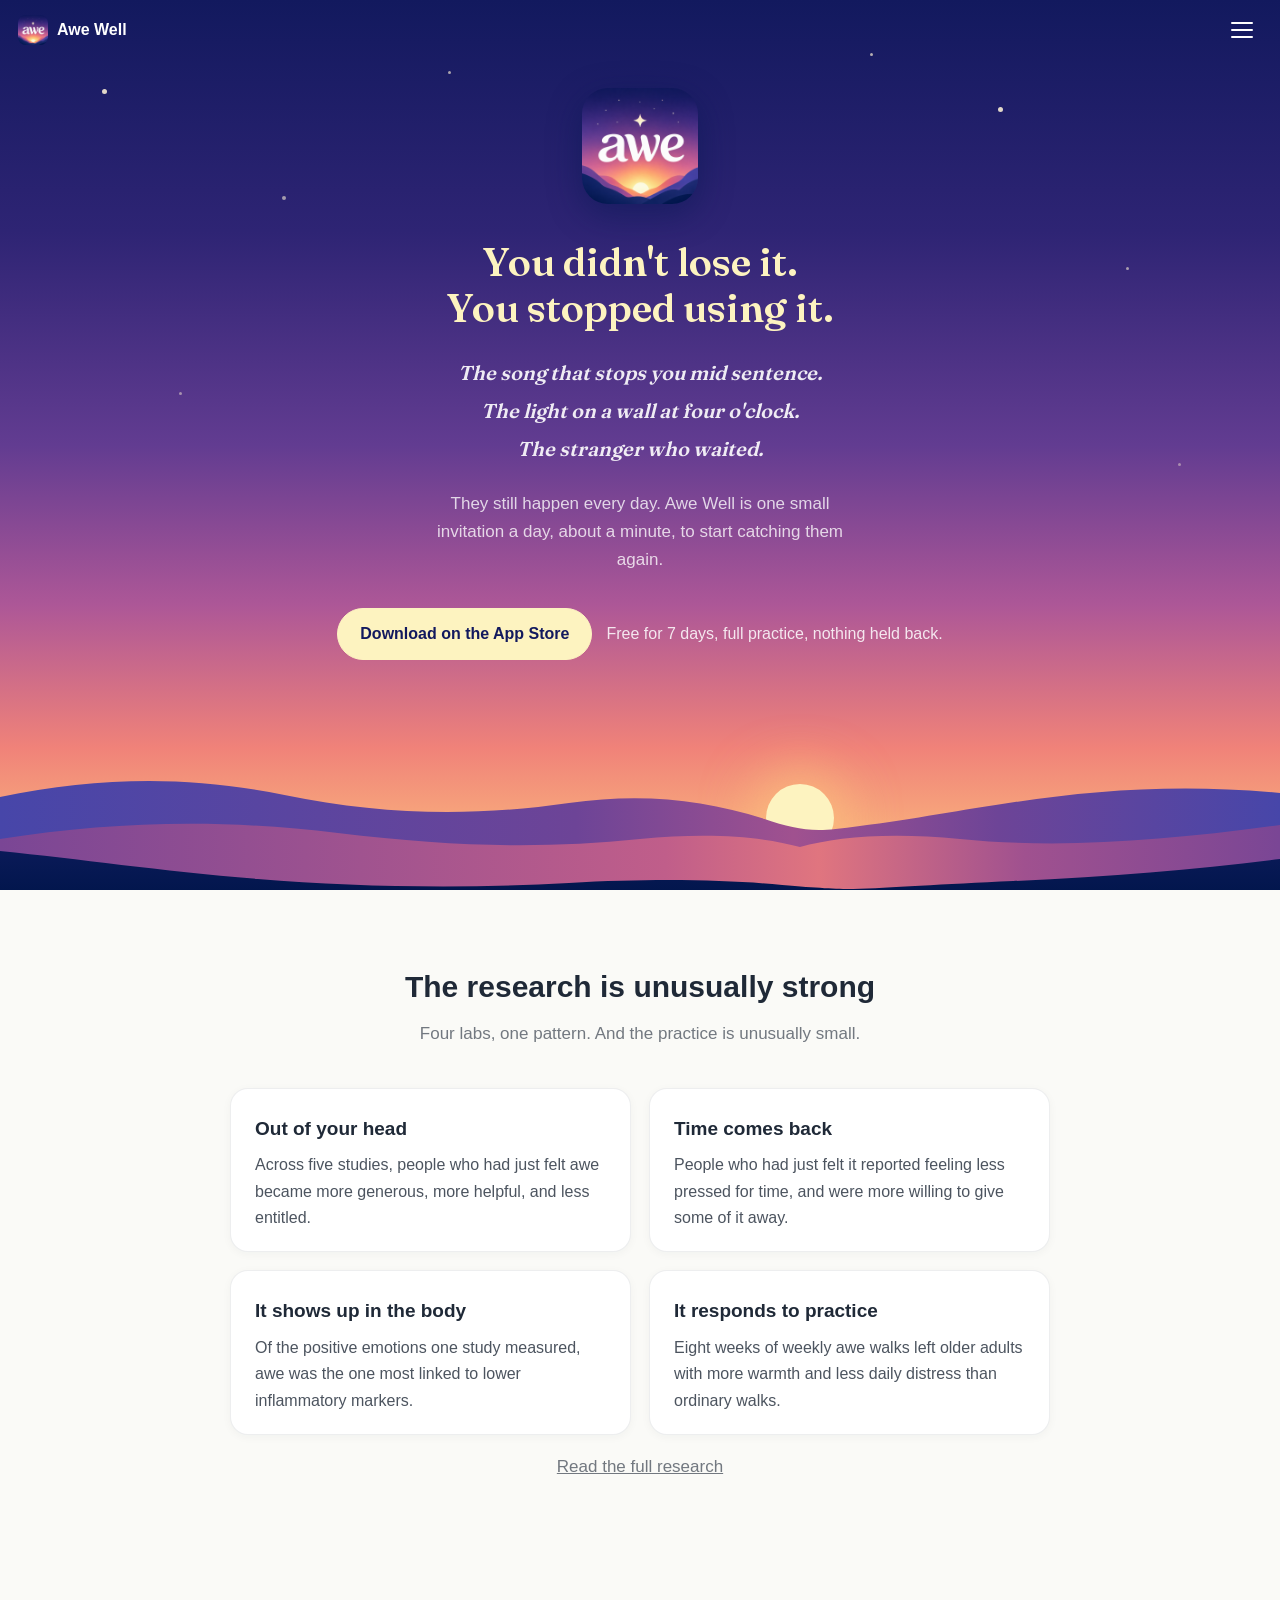
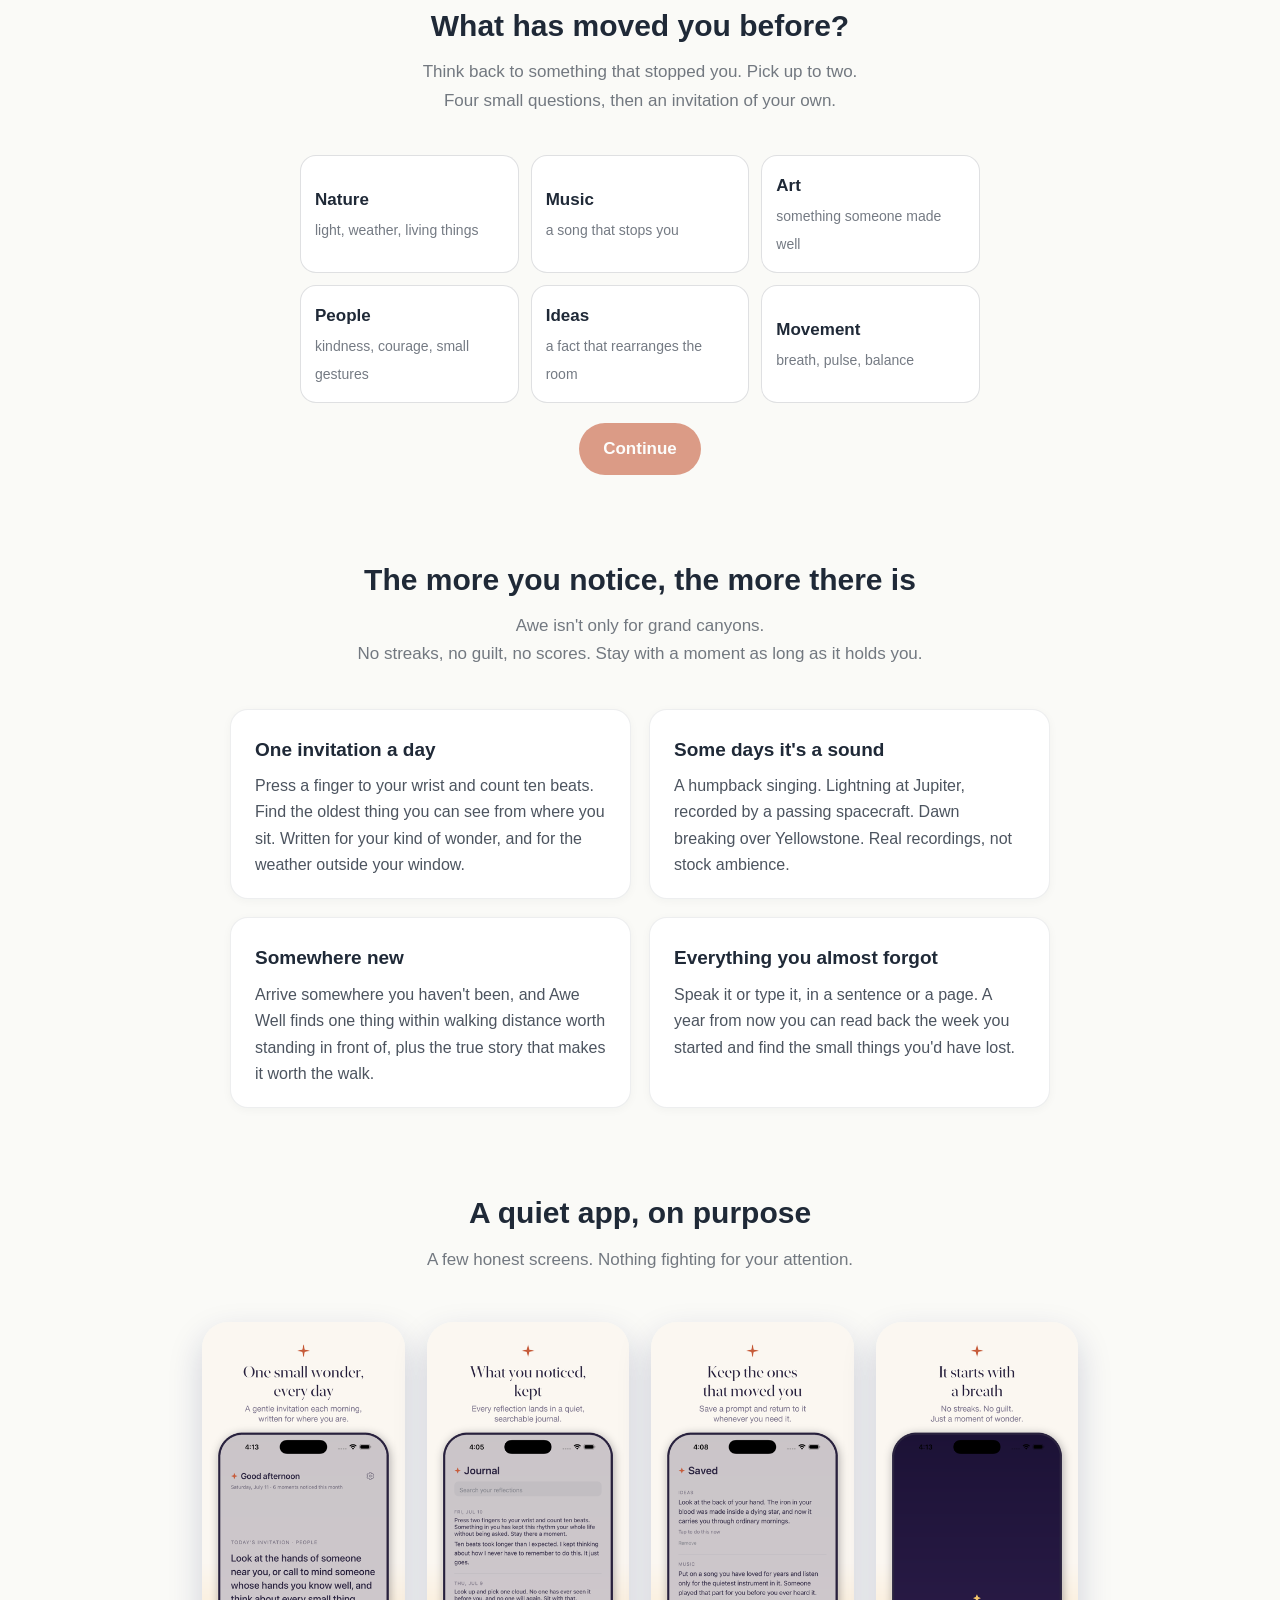
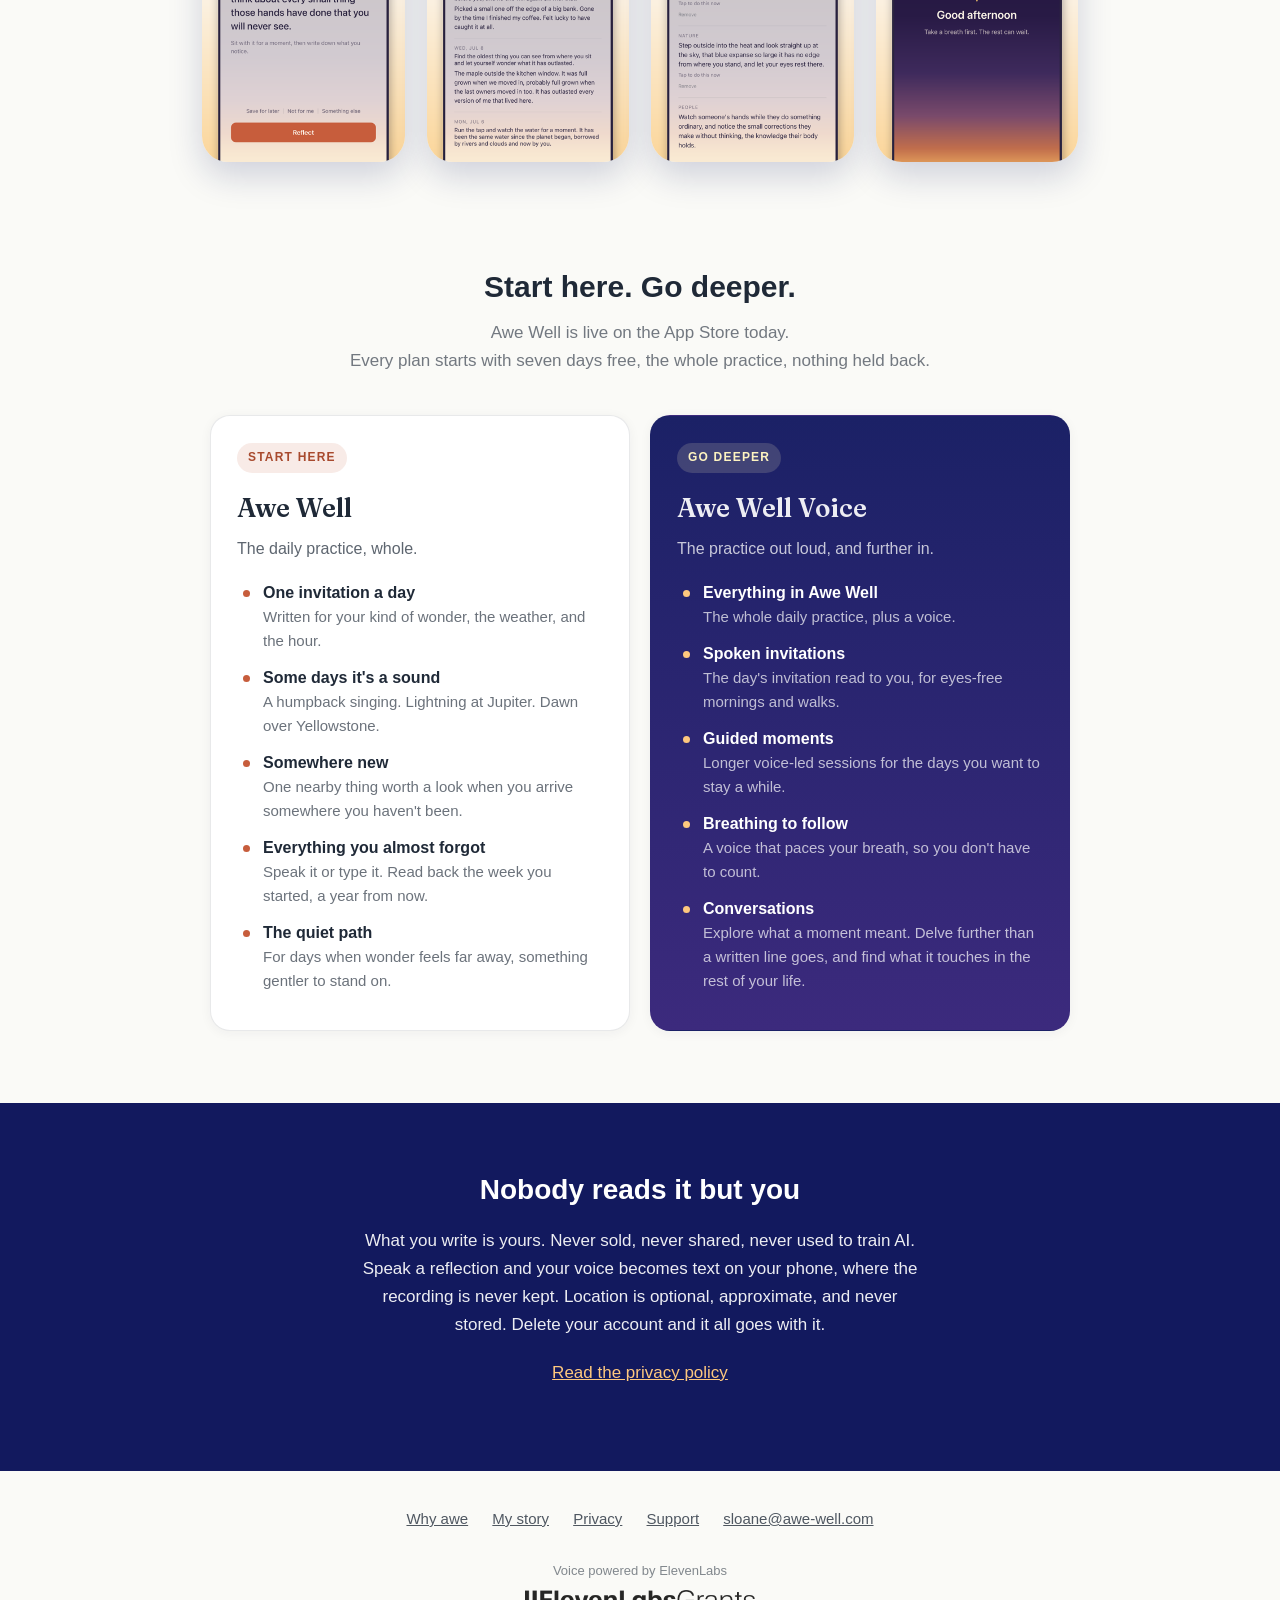
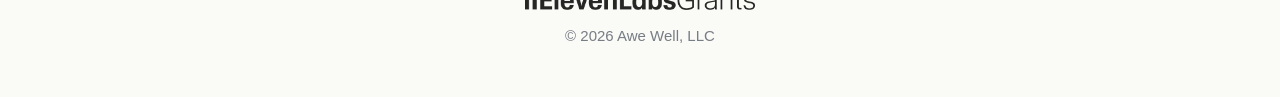
==== commit 970e75e6: "Launch morning in a branch: the door opens with one push Co-Authored-By: Claude Fable 5 <noreply@ant" ====
--- a/index.html
+++ b/index.html
@@ -70,17 +70,27 @@
     .tagline {
       font-family: 'Fraunces', Georgia, 'Times New Roman', serif;
       font-weight: 600;
-      font-size: 38px;
-      line-height: 1.14;
+      font-size: 40px;
+      line-height: 1.16;
       color: var(--cream);
-      margin: 26px 0 16px;
+      margin: 26px 0 22px;
       letter-spacing: 0;
+      text-wrap: balance;
+    }
+    .hero-images {
+      font-family: 'Fraunces', Georgia, 'Times New Roman', serif;
+      font-size: 20px;
+      font-style: italic;
+      line-height: 1.9;
+      color: rgba(255, 255, 255, 0.9);
+      margin: 0 auto 22px;
+      max-width: 560px;
     }
     .hero p.lede {
-      font-size: 18px;
-      color: rgba(255, 255, 255, 0.92);
+      font-size: 17px;
+      color: rgba(255, 255, 255, 0.78);
       margin: 0 auto 34px;
-      max-width: 520px;
+      max-width: 440px;
     }
     .cta-row {
       display: flex;
@@ -455,6 +465,13 @@
       .invite-text { font-size: 18px; }
     }
   </style>
+  <!-- Privacy-friendly analytics by Plausible: cookieless, aggregate only,
+       marketing site only. The app and the journal carry no such script. -->
+  <script async src="https://plausible.io/js/pa-cO6MNz9UzXMNSxGT1dzLt.js"></script>
+  <script>
+    window.plausible=window.plausible||function(){(plausible.q=plausible.q||[]).push(arguments)},plausible.init=plausible.init||function(i){plausible.o=i||{}};
+    plausible.init()
+  </script>
 </head>
 <body>
 
@@ -470,16 +487,19 @@
 
     <div class="hero-inner">
       <img class="app-icon" src="./assets/icon-512.png" alt="Awe Well" width="116" height="116" />
-      <h1 class="tagline">You used to be moved more often.</h1>
+      <h1 class="tagline">You didn't lose it.<br/>You stopped using it.</h1>
+      <p class="hero-images">
+        The song that stops you mid sentence.<br/>
+        The light on a wall at four o'clock.<br/>
+        The stranger who waited.
+      </p>
       <p class="lede">
-        The song that stopped you mid sentence, the light on a wall at four
-        o'clock, the stranger who waited. They still happen every day; life
-        just got loud. Awe Well is one small invitation a day to start
-        catching them again. About a minute, most days.
+        They still happen every day. Awe Well is one small invitation a day,
+        about a minute, to start catching them again.
       </p>
       <div class="cta-row">
-        <a class="pill pill-solid" href="#try">Find your kind of wonder</a>
-        <span class="quiet">Coming soon to the App Store</span>
+        <a class="pill pill-solid" href="https://apps.apple.com/app/id6773110522">Download on the App Store</a>
+        <span class="quiet">Free for 7 days, full practice, nothing held back.</span>
       </div>
     </div>
 
@@ -531,6 +551,13 @@
           </p>
         </div>
         <div class="card">
+          <h3>It shows up in the body</h3>
+          <p>
+            Of the positive emotions one study measured, awe was the one most
+            linked to lower inflammatory markers.
+          </p>
+        </div>
+        <div class="card">
           <h3>It responds to practice</h3>
           <p>
             Eight weeks of weekly awe walks left older adults with more
@@ -538,7 +565,7 @@
           </p>
         </div>
       </div>
-      <p class="sub" style="margin-top: 18px;"><a href="./why-awe.html">Read the research</a></p>
+      <p class="sub" style="margin-top: 18px;"><a href="./why-awe.html">Read the full research</a></p>
     </section>
 
     <section class="section" id="try">
@@ -595,8 +622,8 @@
         <p class="invite-after">In the app, one arrives each morning, written for you.<br/>Some days it arrives as a sound. Some days it points you somewhere new.</p>
 
         <div class="join">
-          <h3>Be first through the door</h3>
-          <p class="why">Awe Well opens on the App Store soon. Leave your email and I'll hold onto your answers, so day one already fits you.</p>
+          <h3>The door is open</h3>
+          <p class="why">Awe Well is on the App Store. Your first seven days are free, the whole practice, nothing held back. <a href="https://apps.apple.com/app/id6773110522">Download it here</a>, and your quiz answers above will shape your first invitation.</p>
           <form class="join-form" id="joinForm" novalidate>
             <label class="hp" aria-hidden="true">Leave this empty
               <input type="text" name="website" tabindex="-1" autocomplete="off" />
@@ -663,7 +690,7 @@
 
     <section class="section" id="plans">
       <h2>Start here. Go deeper.</h2>
-      <p class="sub">Awe Well opens on the App Store soon.<br/>Awe Well Voice is already in it, and everyone on the list hears first.</p>
+      <p class="sub">Awe Well is live on the App Store today.<br/>Every plan starts with seven days free, the whole practice, nothing held back.</p>
       <div class="plans">
 
         <div class="plan">
@@ -816,9 +843,22 @@
     var answers = { sources: [], last_caught: null, most_days: null, best_time: null };
     var qIndex = -1; // -1 is the sources step
 
+    // Three funnel moments for Plausible, and only these: first quiz touch,
+    // quiz completed, waitlist joined. Aggregate counts, no properties, no
+    // answers ride along. The stub in <head> queues safely if the script
+    // has not loaded, and does nothing at all if it is blocked.
+    var quizStartFired = false;
+    function goal(name) {
+      if (window.plausible) window.plausible(name);
+    }
+
     var chips = document.querySelectorAll('#stepSources .chip');
     chips.forEach(function (chip) {
       chip.addEventListener('click', function () {
+        if (!quizStartFired) {
+          quizStartFired = true;
+          goal('Quiz Started');
+        }
         var src = chip.dataset.source;
         var at = answers.sources.indexOf(src);
         if (at >= 0) {
@@ -885,6 +925,7 @@
     }
 
     function showResult() {
+      goal('Quiz Completed');
       quizSteps.style.display = 'none';
       quizHeading.textContent = 'Your kind of wonder';
       quizSub.textContent = '';
@@ -927,6 +968,7 @@
         })
       }).then(function (res) {
         if (res.status === 201) {
+          goal('Waitlist Signup');
           joinForm.style.display = 'none';
           joinMsg.textContent = "You're on the list. When the door opens, you'll hear first.";
         } else if (res.status === 409) {
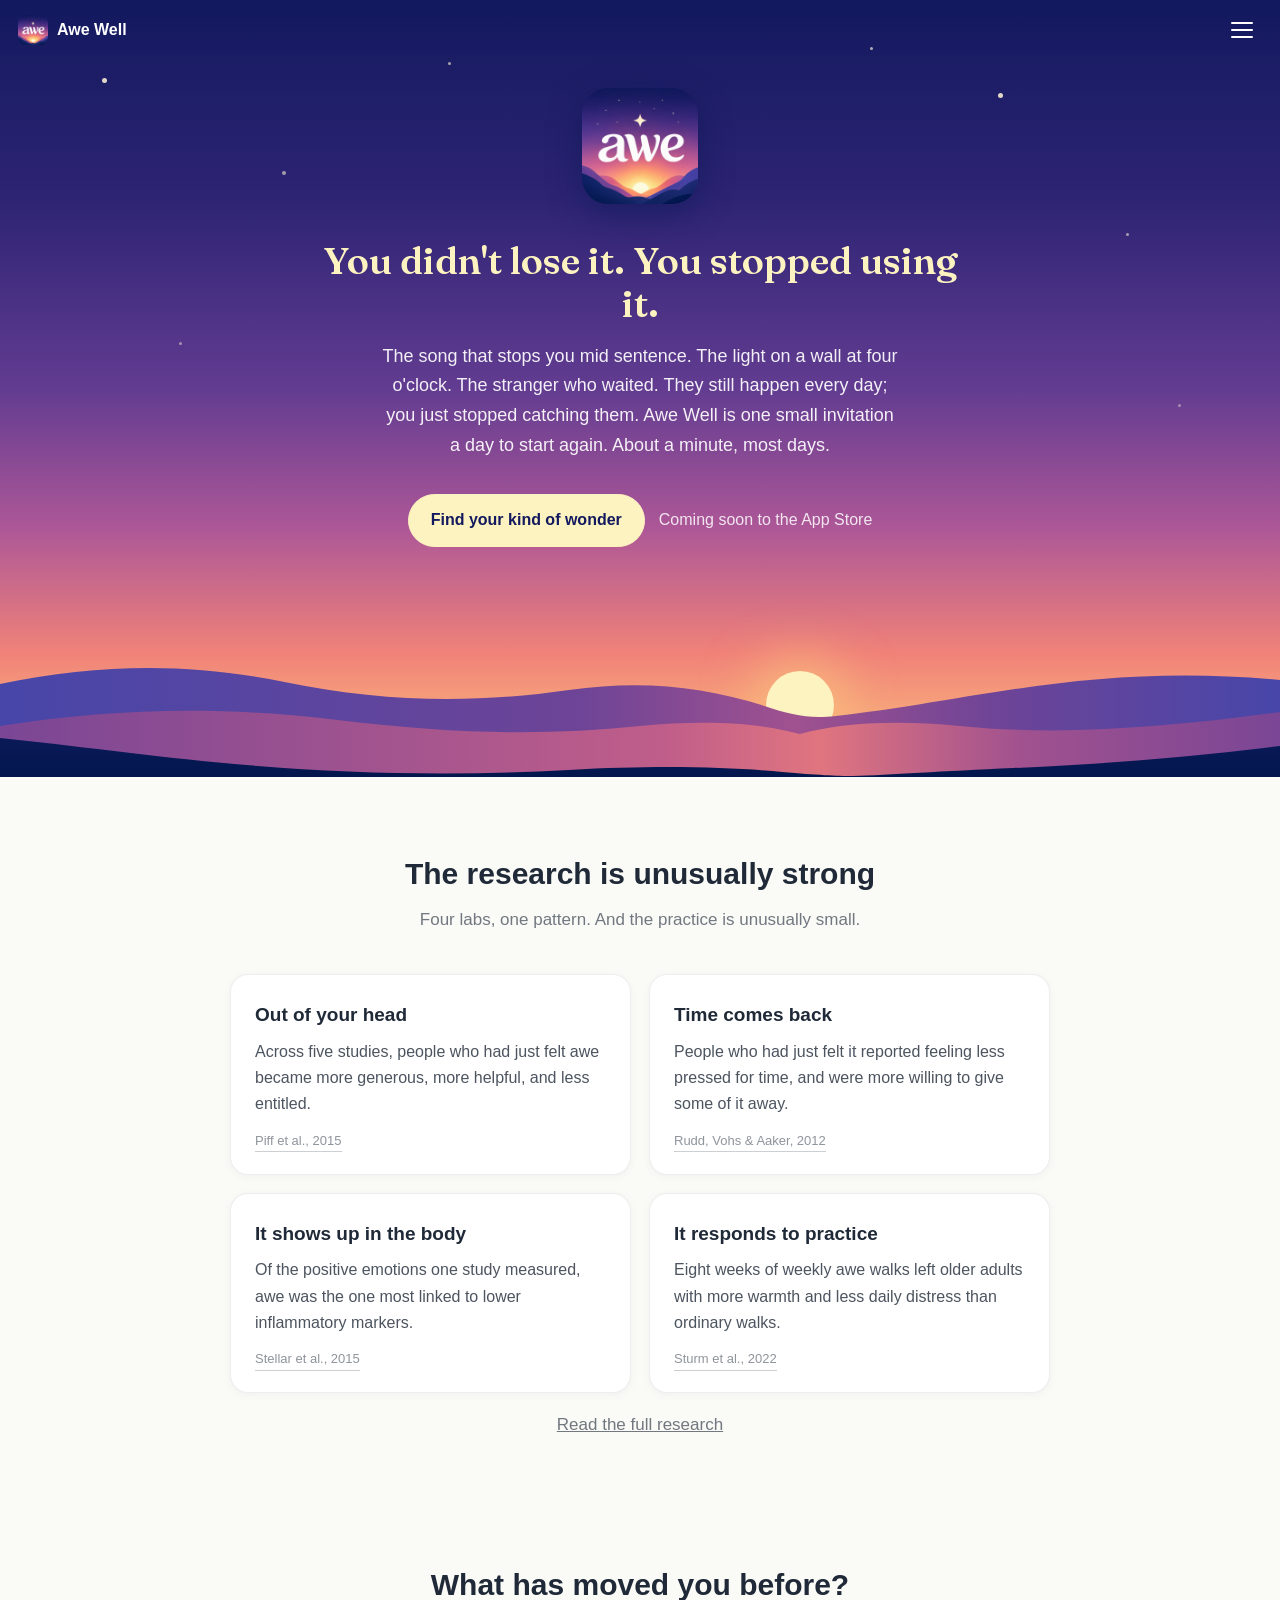
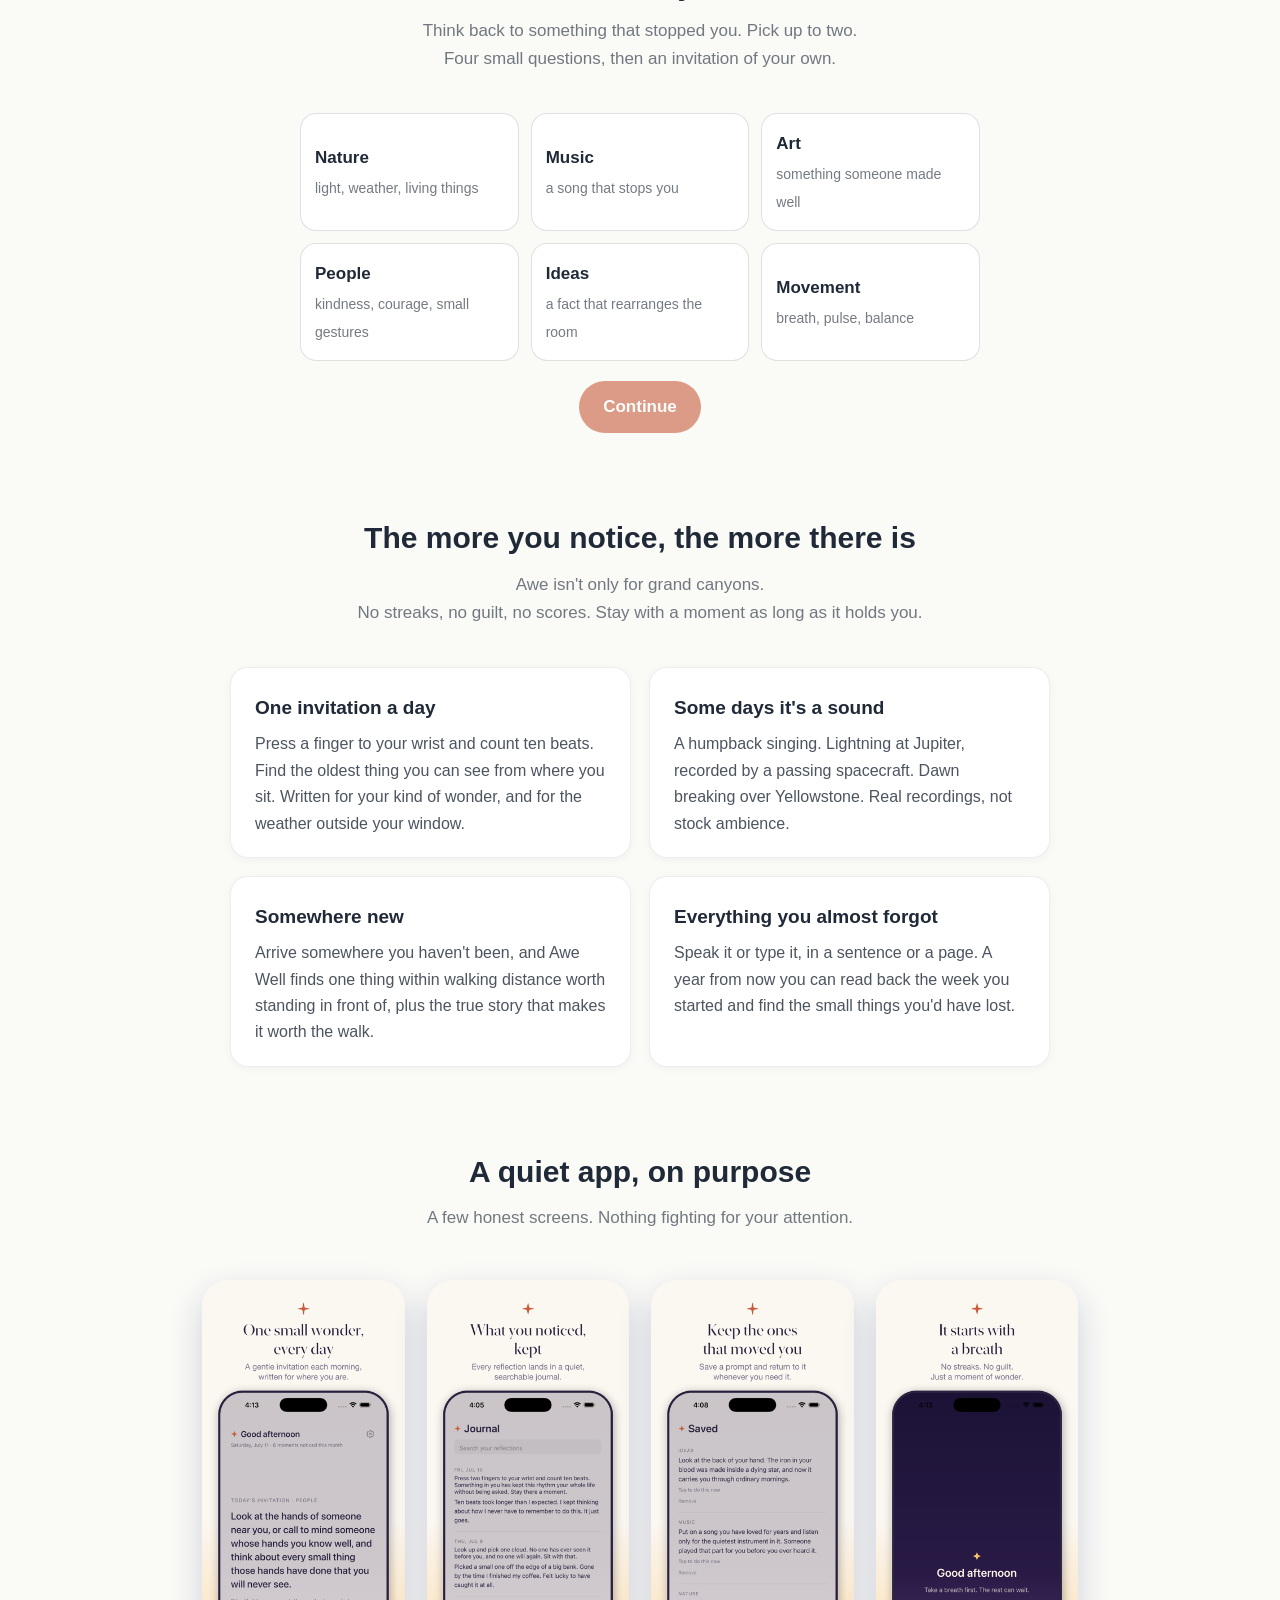
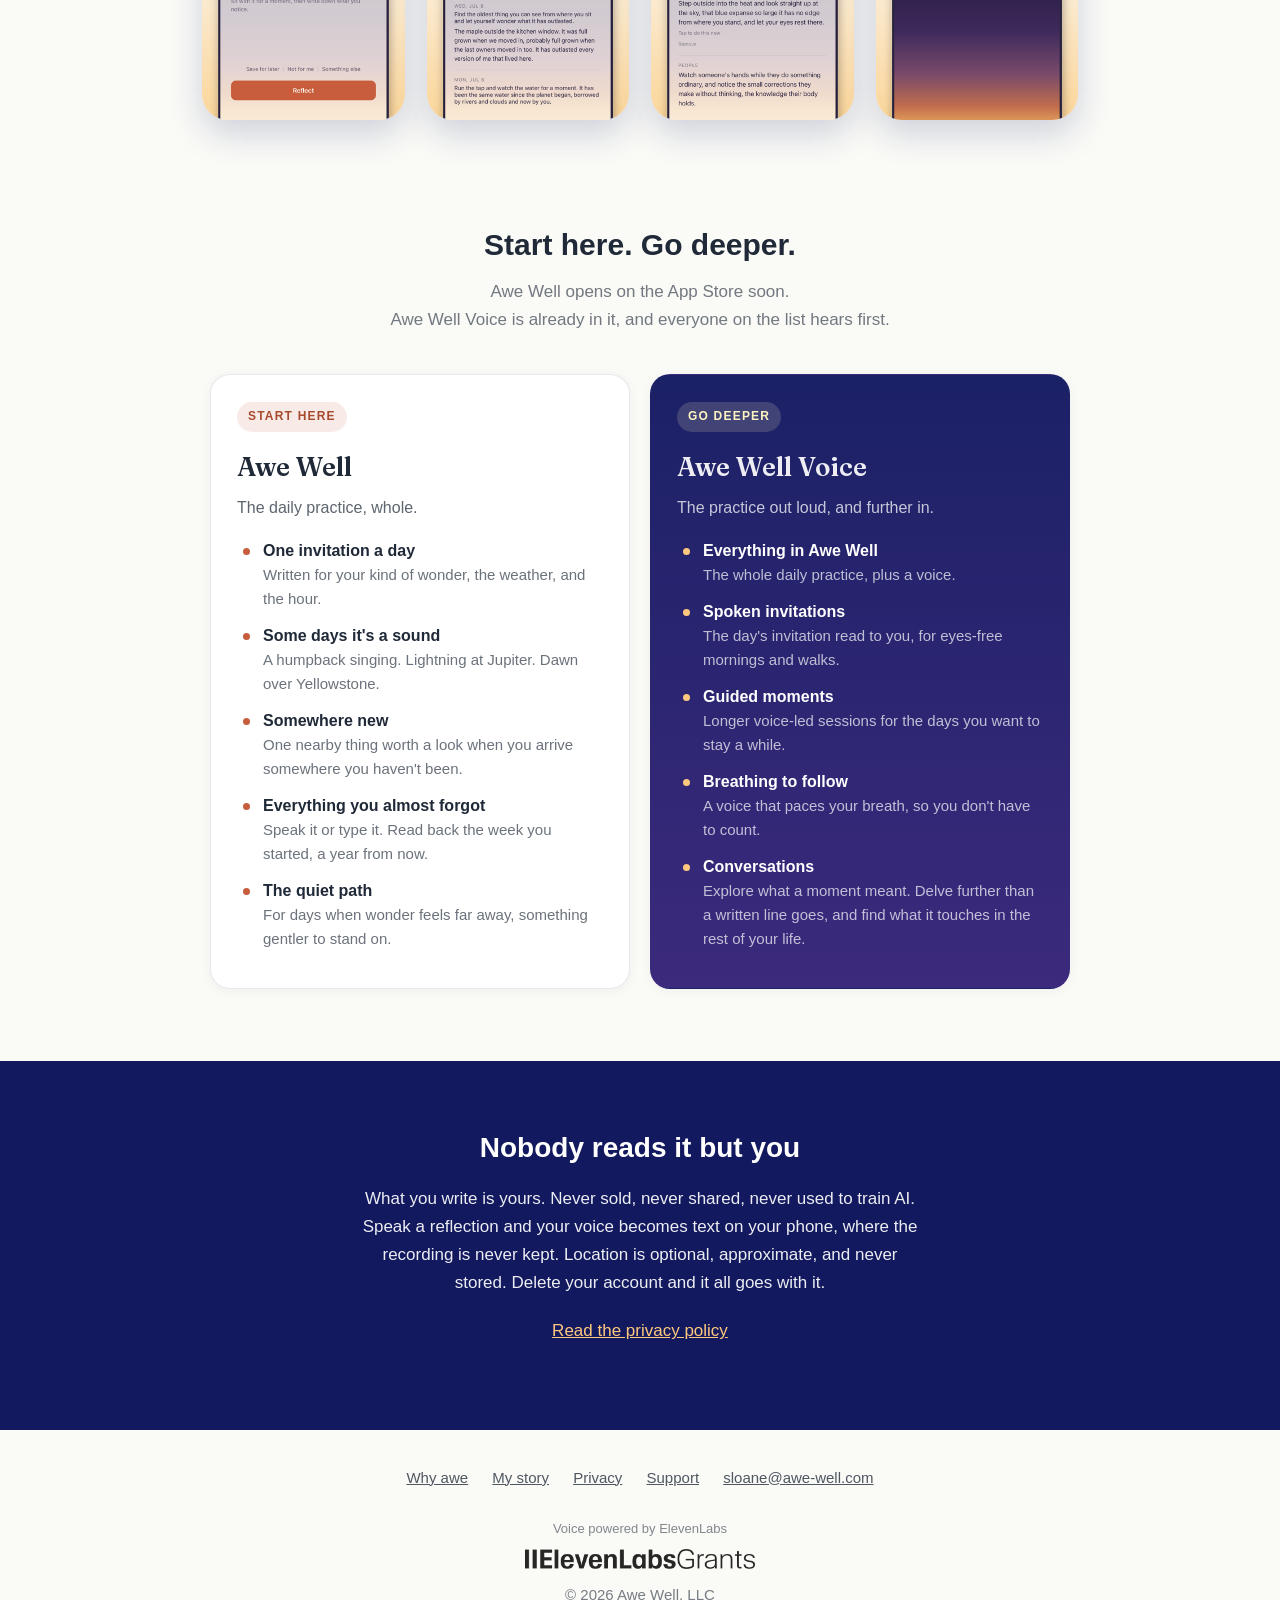
==== commit 8cd9e5a2: "The homepage earns its claims: a hero that reframes the fear, and four findings that link straight t" ====
--- a/index.html
+++ b/index.html
@@ -70,27 +70,17 @@
     .tagline {
       font-family: 'Fraunces', Georgia, 'Times New Roman', serif;
       font-weight: 600;
-      font-size: 40px;
-      line-height: 1.16;
+      font-size: 38px;
+      line-height: 1.14;
       color: var(--cream);
-      margin: 26px 0 22px;
+      margin: 26px 0 16px;
       letter-spacing: 0;
-      text-wrap: balance;
-    }
-    .hero-images {
-      font-family: 'Fraunces', Georgia, 'Times New Roman', serif;
-      font-size: 20px;
-      font-style: italic;
-      line-height: 1.9;
-      color: rgba(255, 255, 255, 0.9);
-      margin: 0 auto 22px;
-      max-width: 560px;
     }
     .hero p.lede {
-      font-size: 17px;
-      color: rgba(255, 255, 255, 0.78);
+      font-size: 18px;
+      color: rgba(255, 255, 255, 0.92);
       margin: 0 auto 34px;
-      max-width: 440px;
+      max-width: 520px;
     }
     .cta-row {
       display: flex;
@@ -176,6 +166,15 @@
     }
     .card h3 { margin: 0 0 8px; font-size: 19px; }
     .card p { margin: 0; color: rgba(31, 41, 55, 0.8); font-size: 16px; }
+    .card .src {
+      display: inline-block;
+      margin-top: 12px;
+      font-size: 13px;
+      color: rgba(31, 41, 55, 0.5);
+      text-decoration: none;
+      border-bottom: 1px solid rgba(31, 41, 55, 0.22);
+    }
+    .card .src:hover { color: var(--ink); border-bottom-color: var(--ink); }
 
     /* ---------- Screenshots ---------- */
     .shots {
@@ -465,13 +464,6 @@
       .invite-text { font-size: 18px; }
     }
   </style>
-  <!-- Privacy-friendly analytics by Plausible: cookieless, aggregate only,
-       marketing site only. The app and the journal carry no such script. -->
-  <script async src="https://plausible.io/js/pa-cO6MNz9UzXMNSxGT1dzLt.js"></script>
-  <script>
-    window.plausible=window.plausible||function(){(plausible.q=plausible.q||[]).push(arguments)},plausible.init=plausible.init||function(i){plausible.o=i||{}};
-    plausible.init()
-  </script>
 </head>
 <body>
 
@@ -487,19 +479,16 @@
 
     <div class="hero-inner">
       <img class="app-icon" src="./assets/icon-512.png" alt="Awe Well" width="116" height="116" />
-      <h1 class="tagline">You didn't lose it.<br/>You stopped using it.</h1>
-      <p class="hero-images">
-        The song that stops you mid sentence.<br/>
-        The light on a wall at four o'clock.<br/>
-        The stranger who waited.
-      </p>
+      <h1 class="tagline">You didn't lose it. You stopped using it.</h1>
       <p class="lede">
-        They still happen every day. Awe Well is one small invitation a day,
-        about a minute, to start catching them again.
+        The song that stops you mid sentence. The light on a wall at four
+        o'clock. The stranger who waited. They still happen every day; you
+        just stopped catching them. Awe Well is one small invitation a day to
+        start again. About a minute, most days.
       </p>
       <div class="cta-row">
-        <a class="pill pill-solid" href="https://apps.apple.com/app/id6773110522">Download on the App Store</a>
-        <span class="quiet">Free for 7 days, full practice, nothing held back.</span>
+        <a class="pill pill-solid" href="#try">Find your kind of wonder</a>
+        <span class="quiet">Coming soon to the App Store</span>
       </div>
     </div>
 
@@ -542,6 +531,7 @@
             Across five studies, people who had just felt awe became more
             generous, more helpful, and less entitled.
           </p>
+          <a class="src" href="https://doi.org/10.1037/pspi0000018" target="_blank" rel="noopener">Piff et al., 2015</a>
         </div>
         <div class="card">
           <h3>Time comes back</h3>
@@ -549,6 +539,7 @@
             People who had just felt it reported feeling less pressed for
             time, and were more willing to give some of it away.
           </p>
+          <a class="src" href="https://doi.org/10.1177/0956797612438731" target="_blank" rel="noopener">Rudd, Vohs &amp; Aaker, 2012</a>
         </div>
         <div class="card">
           <h3>It shows up in the body</h3>
@@ -556,6 +547,7 @@
             Of the positive emotions one study measured, awe was the one most
             linked to lower inflammatory markers.
           </p>
+          <a class="src" href="https://doi.org/10.1037/emo0000033" target="_blank" rel="noopener">Stellar et al., 2015</a>
         </div>
         <div class="card">
           <h3>It responds to practice</h3>
@@ -563,6 +555,7 @@
             Eight weeks of weekly awe walks left older adults with more
             warmth and less daily distress than ordinary walks.
           </p>
+          <a class="src" href="https://doi.org/10.1037/emo0000876" target="_blank" rel="noopener">Sturm et al., 2022</a>
         </div>
       </div>
       <p class="sub" style="margin-top: 18px;"><a href="./why-awe.html">Read the full research</a></p>
@@ -622,8 +615,8 @@
         <p class="invite-after">In the app, one arrives each morning, written for you.<br/>Some days it arrives as a sound. Some days it points you somewhere new.</p>
 
         <div class="join">
-          <h3>The door is open</h3>
-          <p class="why">Awe Well is on the App Store. Your first seven days are free, the whole practice, nothing held back. <a href="https://apps.apple.com/app/id6773110522">Download it here</a>, and your quiz answers above will shape your first invitation.</p>
+          <h3>Be first through the door</h3>
+          <p class="why">Awe Well opens on the App Store soon. Leave your email and I'll hold onto your answers, so day one already fits you.</p>
           <form class="join-form" id="joinForm" novalidate>
             <label class="hp" aria-hidden="true">Leave this empty
               <input type="text" name="website" tabindex="-1" autocomplete="off" />
@@ -690,7 +683,7 @@
 
     <section class="section" id="plans">
       <h2>Start here. Go deeper.</h2>
-      <p class="sub">Awe Well is live on the App Store today.<br/>Every plan starts with seven days free, the whole practice, nothing held back.</p>
+      <p class="sub">Awe Well opens on the App Store soon.<br/>Awe Well Voice is already in it, and everyone on the list hears first.</p>
       <div class="plans">
 
         <div class="plan">
@@ -843,22 +836,9 @@
     var answers = { sources: [], last_caught: null, most_days: null, best_time: null };
     var qIndex = -1; // -1 is the sources step
 
-    // Three funnel moments for Plausible, and only these: first quiz touch,
-    // quiz completed, waitlist joined. Aggregate counts, no properties, no
-    // answers ride along. The stub in <head> queues safely if the script
-    // has not loaded, and does nothing at all if it is blocked.
-    var quizStartFired = false;
-    function goal(name) {
-      if (window.plausible) window.plausible(name);
-    }
-
     var chips = document.querySelectorAll('#stepSources .chip');
     chips.forEach(function (chip) {
       chip.addEventListener('click', function () {
-        if (!quizStartFired) {
-          quizStartFired = true;
-          goal('Quiz Started');
-        }
         var src = chip.dataset.source;
         var at = answers.sources.indexOf(src);
         if (at >= 0) {
@@ -925,7 +905,6 @@
     }
 
     function showResult() {
-      goal('Quiz Completed');
       quizSteps.style.display = 'none';
       quizHeading.textContent = 'Your kind of wonder';
       quizSub.textContent = '';
@@ -968,7 +947,6 @@
         })
       }).then(function (res) {
         if (res.status === 201) {
-          goal('Waitlist Signup');
           joinForm.style.display = 'none';
           joinMsg.textContent = "You're on the list. When the door opens, you'll hear first.";
         } else if (res.status === 409) {
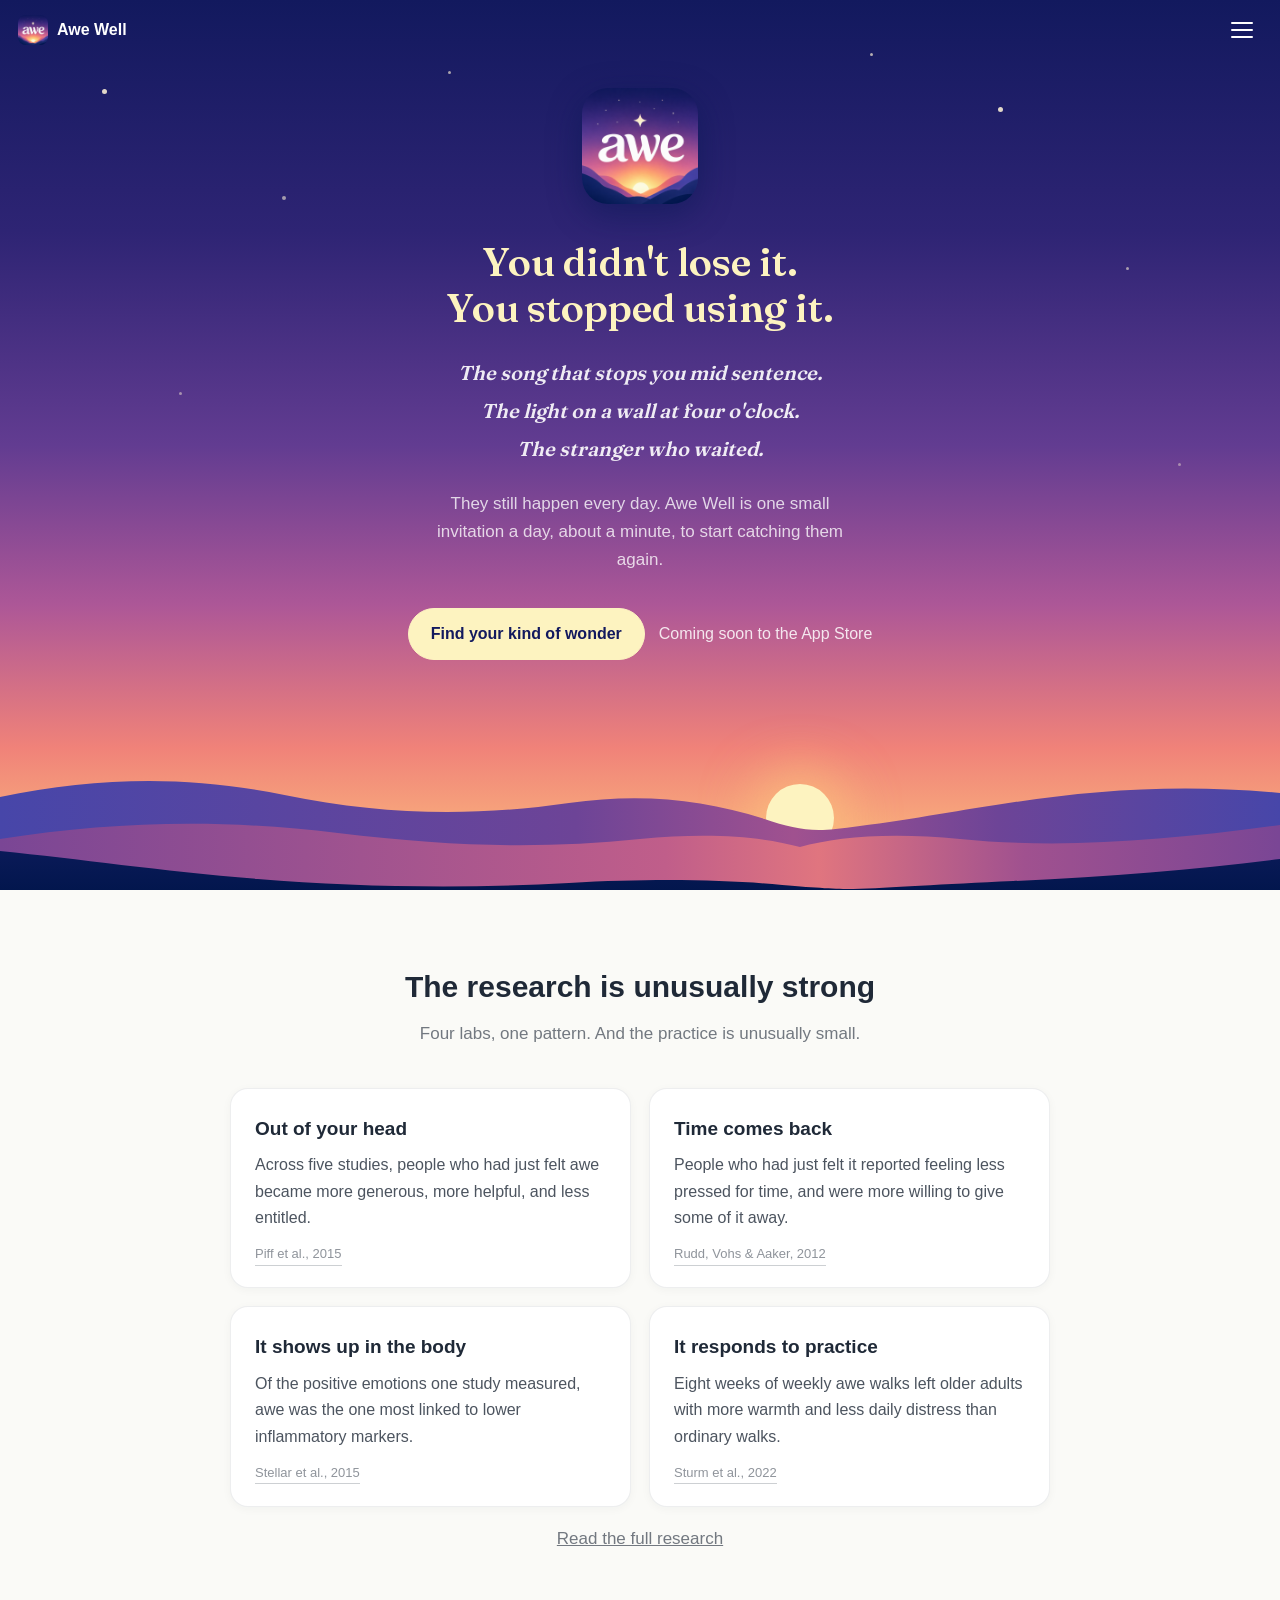
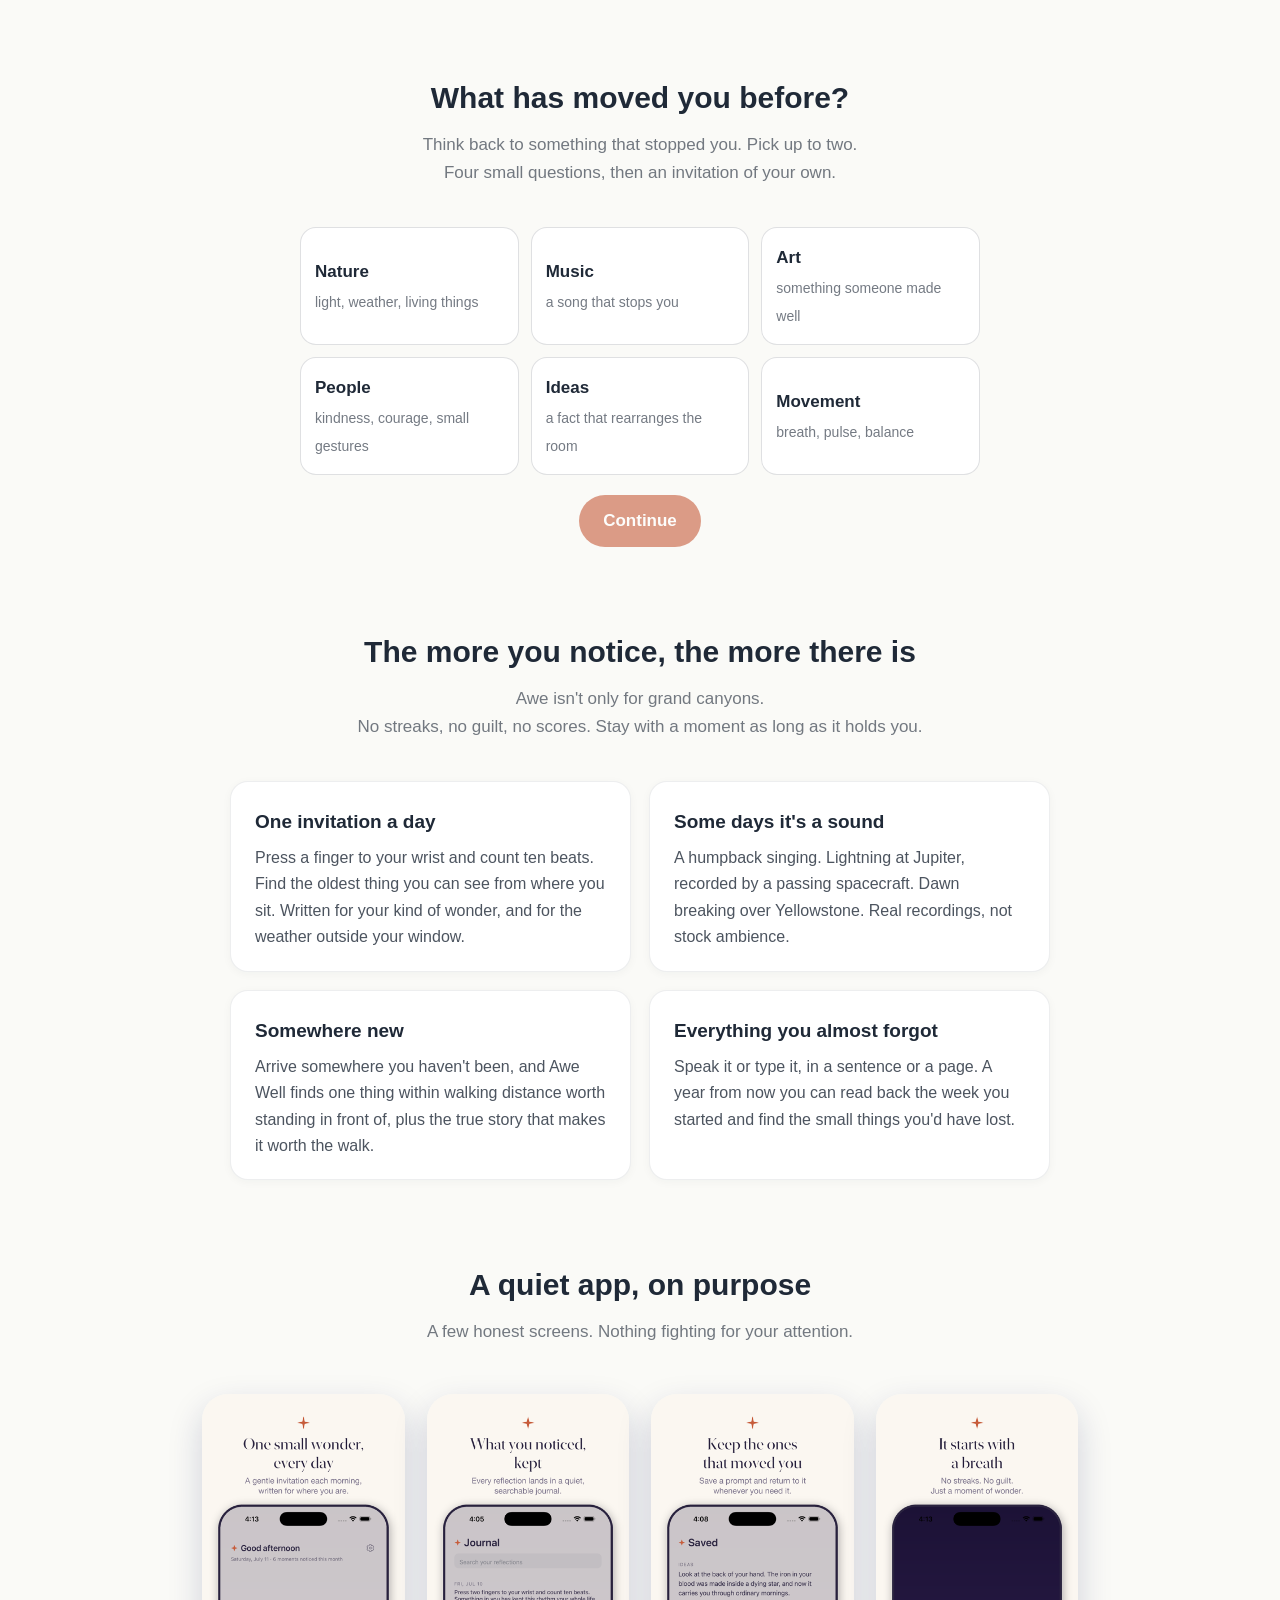
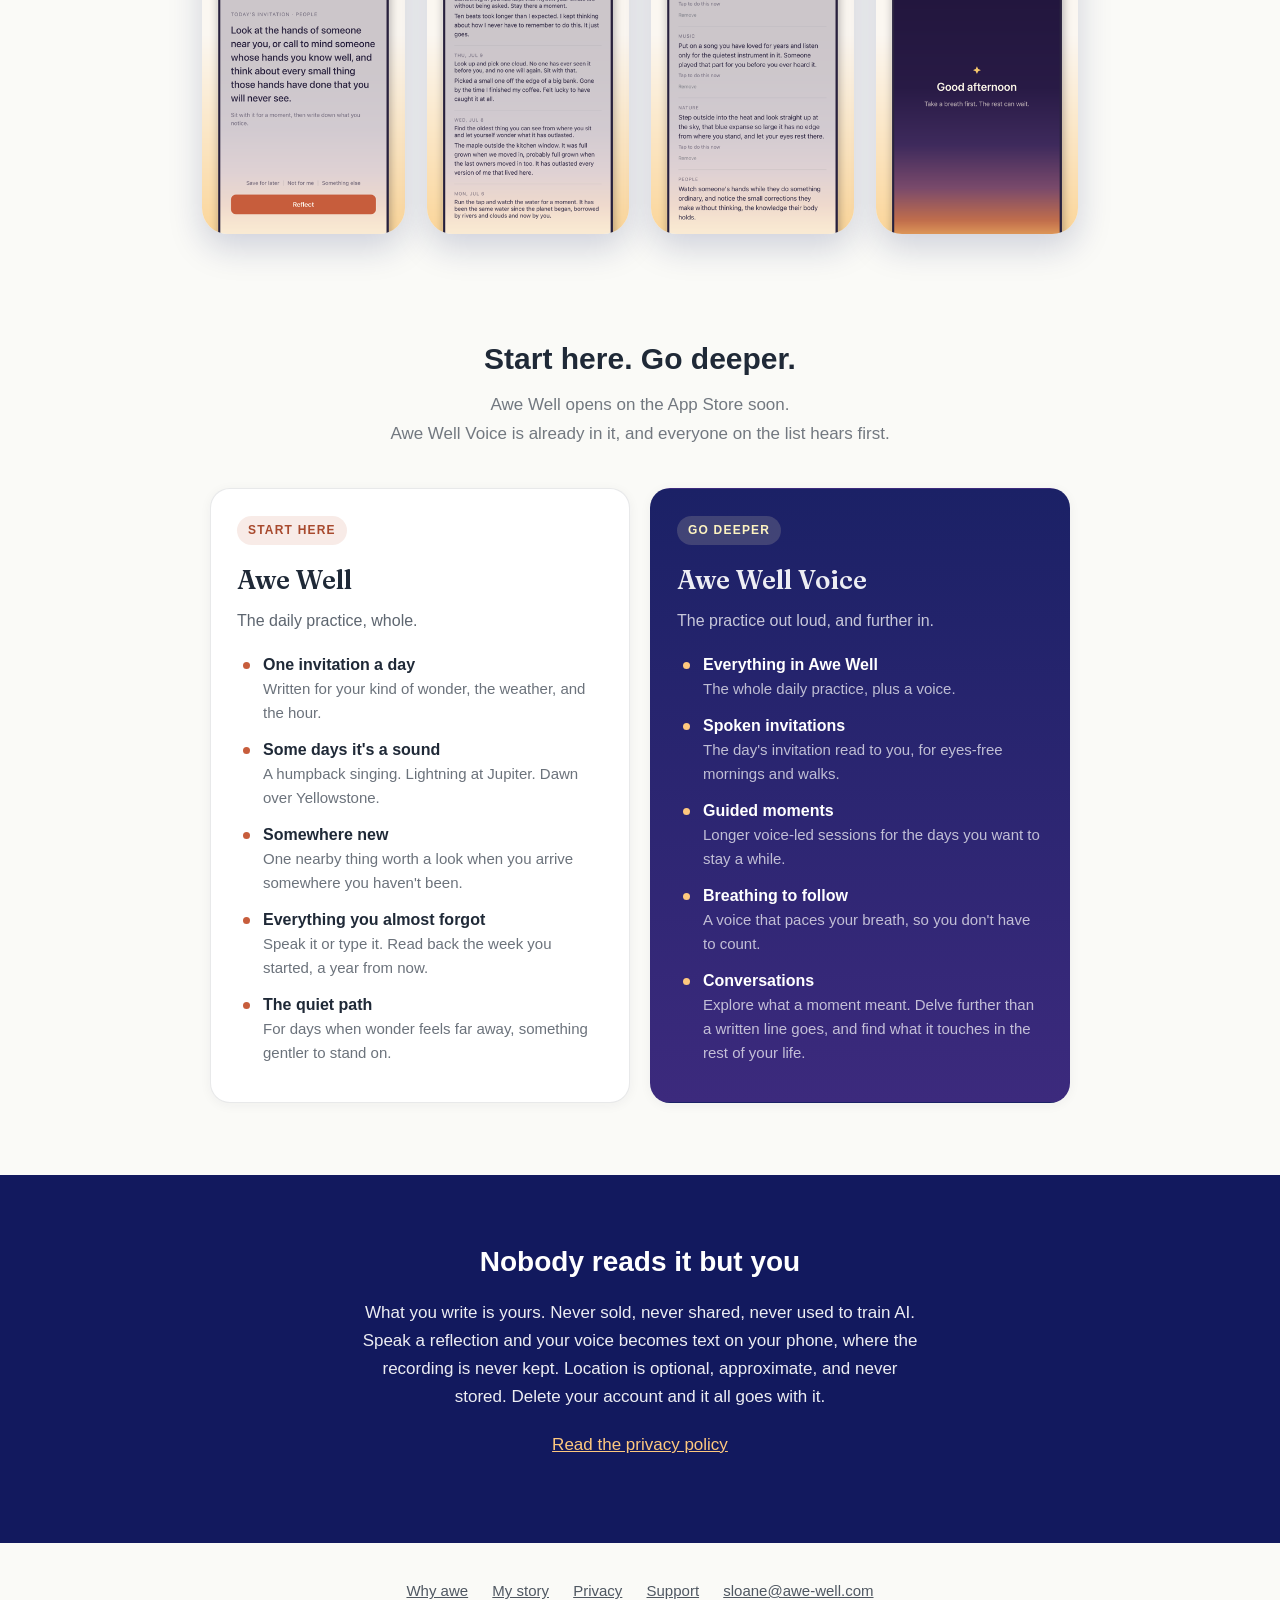
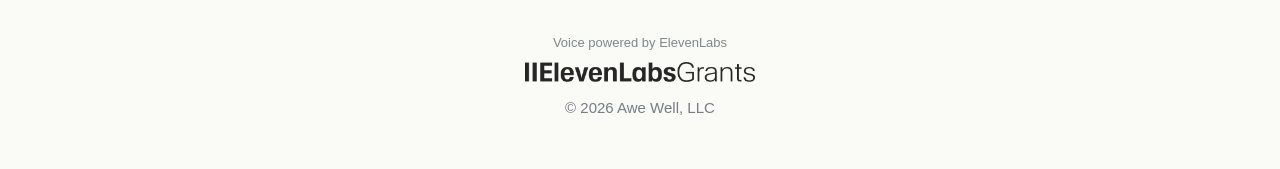
==== commit 82a3a2f1: "The hero breathes: the three images become a poem, the headline lands in two beats Co-Authored-By: C" ====
--- a/index.html
+++ b/index.html
@@ -70,17 +70,27 @@
     .tagline {
       font-family: 'Fraunces', Georgia, 'Times New Roman', serif;
       font-weight: 600;
-      font-size: 38px;
-      line-height: 1.14;
+      font-size: 40px;
+      line-height: 1.16;
       color: var(--cream);
-      margin: 26px 0 16px;
+      margin: 26px 0 22px;
       letter-spacing: 0;
+      text-wrap: balance;
+    }
+    .hero-images {
+      font-family: 'Fraunces', Georgia, 'Times New Roman', serif;
+      font-size: 20px;
+      font-style: italic;
+      line-height: 1.9;
+      color: rgba(255, 255, 255, 0.9);
+      margin: 0 auto 22px;
+      max-width: 560px;
     }
     .hero p.lede {
-      font-size: 18px;
-      color: rgba(255, 255, 255, 0.92);
+      font-size: 17px;
+      color: rgba(255, 255, 255, 0.78);
       margin: 0 auto 34px;
-      max-width: 520px;
+      max-width: 440px;
     }
     .cta-row {
       display: flex;
@@ -479,12 +489,15 @@
 
     <div class="hero-inner">
       <img class="app-icon" src="./assets/icon-512.png" alt="Awe Well" width="116" height="116" />
-      <h1 class="tagline">You didn't lose it. You stopped using it.</h1>
+      <h1 class="tagline">You didn't lose it.<br/>You stopped using it.</h1>
+      <p class="hero-images">
+        The song that stops you mid sentence.<br/>
+        The light on a wall at four o'clock.<br/>
+        The stranger who waited.
+      </p>
       <p class="lede">
-        The song that stops you mid sentence. The light on a wall at four
-        o'clock. The stranger who waited. They still happen every day; you
-        just stopped catching them. Awe Well is one small invitation a day to
-        start again. About a minute, most days.
+        They still happen every day. Awe Well is one small invitation a day,
+        about a minute, to start catching them again.
       </p>
       <div class="cta-row">
         <a class="pill pill-solid" href="#try">Find your kind of wonder</a>
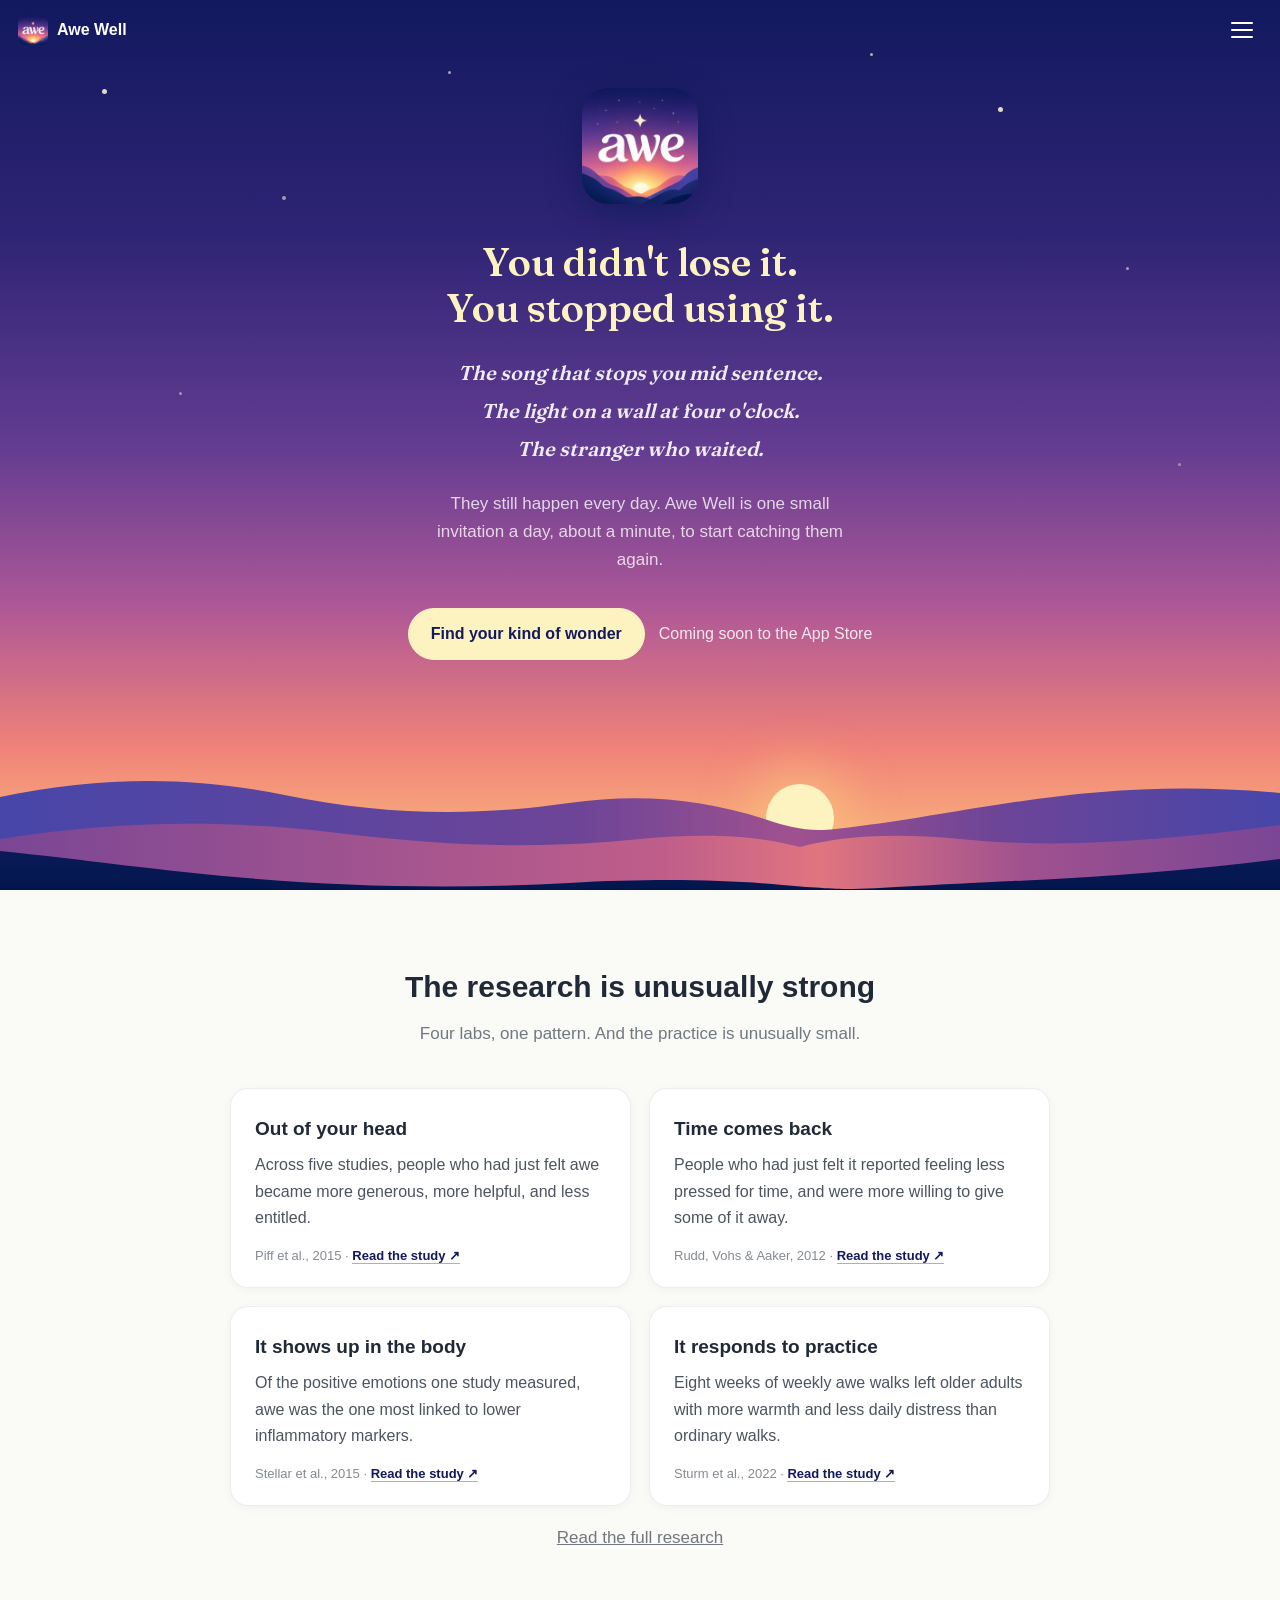
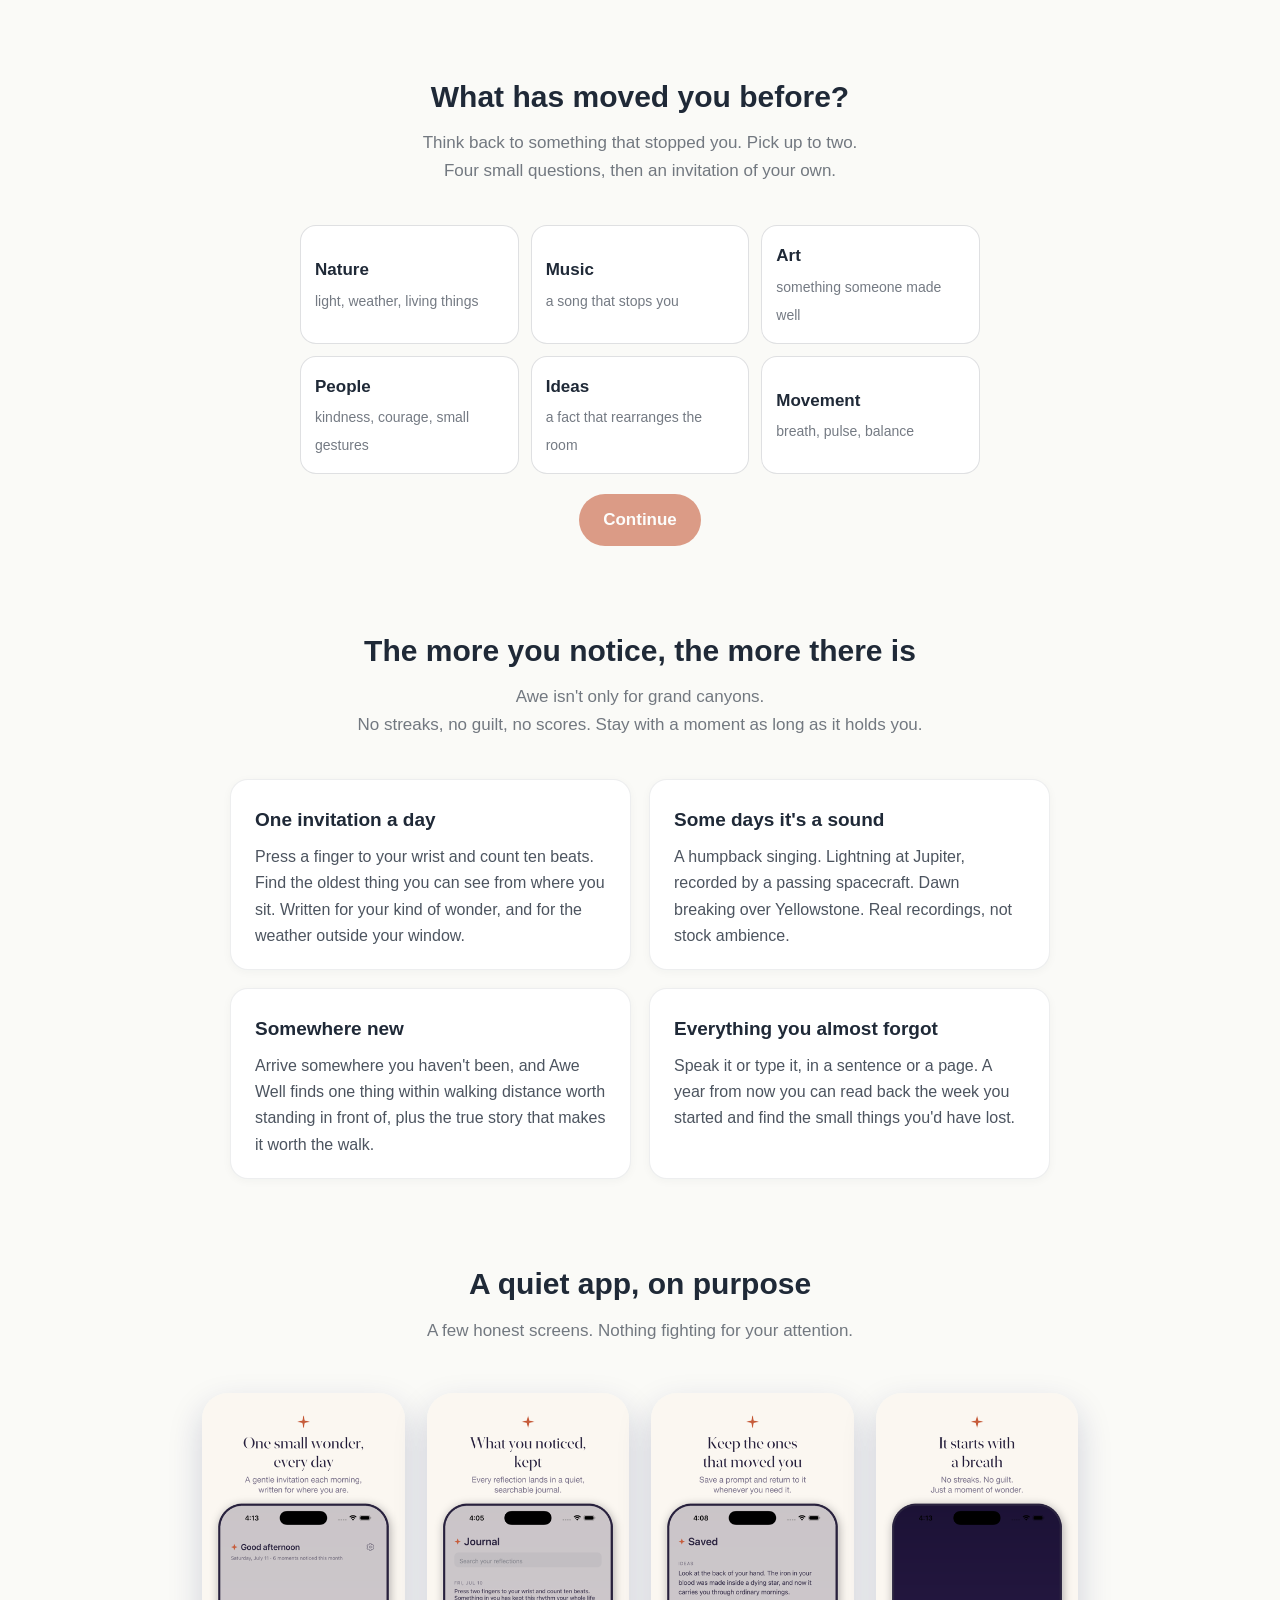
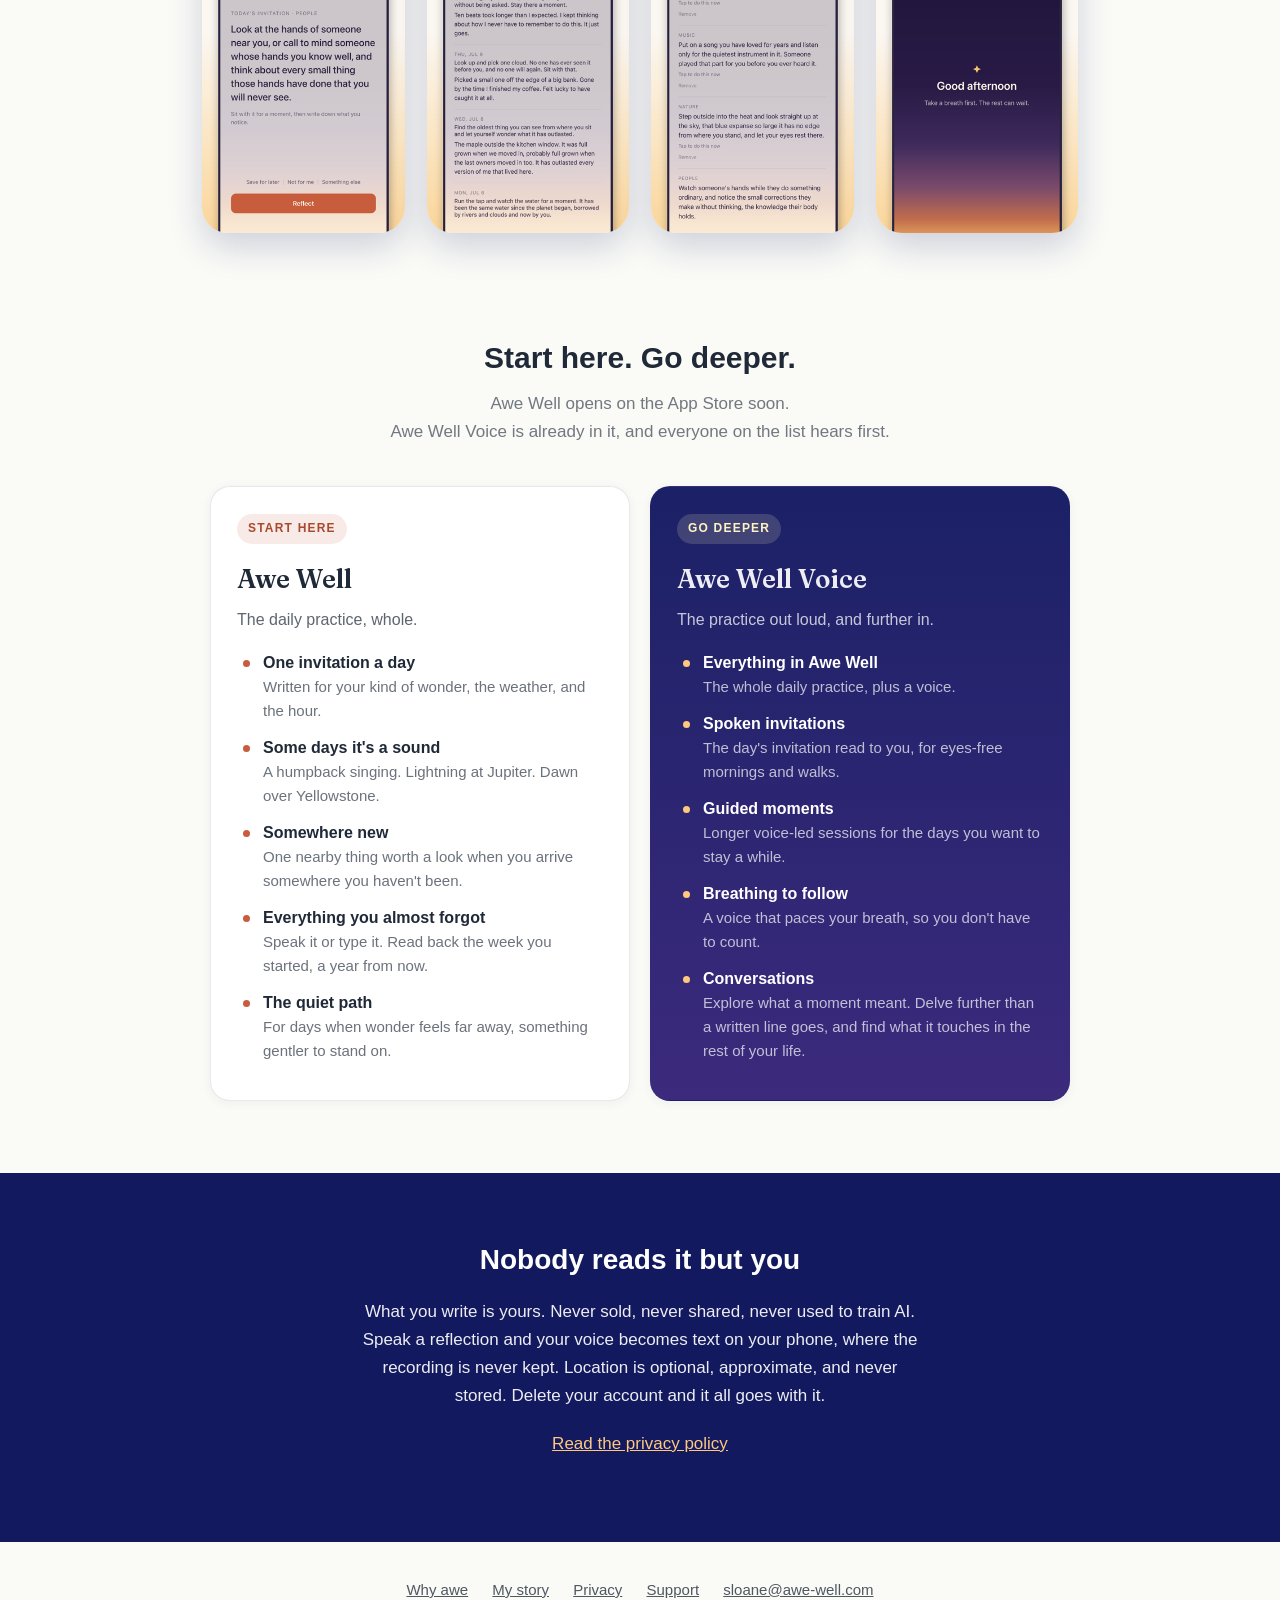
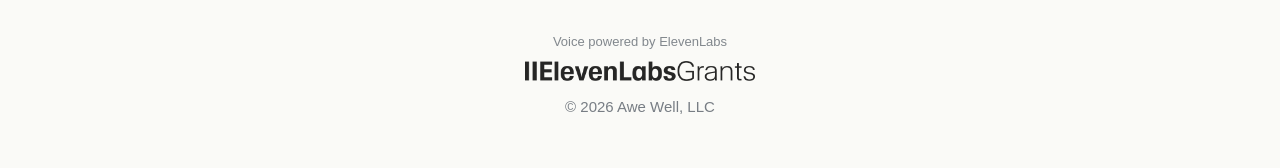
==== commit 72d4a35f: "Read the study: every finding now links straight to its paper, plainly, on both pages Co-Authored-By" ====
--- a/index.html
+++ b/index.html
@@ -176,15 +176,19 @@
     }
     .card h3 { margin: 0 0 8px; font-size: 19px; }
     .card p { margin: 0; color: rgba(31, 41, 55, 0.8); font-size: 16px; }
-    .card .src {
-      display: inline-block;
-      margin-top: 12px;
+    .card .cite {
+      margin: 14px 0 0;
       font-size: 13px;
-      color: rgba(31, 41, 55, 0.5);
+      color: rgba(31, 41, 55, 0.55);
+    }
+    .card .cite a {
+      color: var(--night);
+      font-weight: 600;
       text-decoration: none;
-      border-bottom: 1px solid rgba(31, 41, 55, 0.22);
-    }
-    .card .src:hover { color: var(--ink); border-bottom-color: var(--ink); }
+      white-space: nowrap;
+      border-bottom: 1.5px solid rgba(18, 25, 94, 0.35);
+    }
+    .card .cite a:hover { border-bottom-color: var(--night); }
 
     /* ---------- Screenshots ---------- */
     .shots {
@@ -544,7 +548,7 @@
             Across five studies, people who had just felt awe became more
             generous, more helpful, and less entitled.
           </p>
-          <a class="src" href="https://doi.org/10.1037/pspi0000018" target="_blank" rel="noopener">Piff et al., 2015</a>
+          <p class="cite">Piff et al., 2015 &middot; <a href="https://doi.org/10.1037/pspi0000018" target="_blank" rel="noopener">Read the study &#8599;</a></p>
         </div>
         <div class="card">
           <h3>Time comes back</h3>
@@ -552,7 +556,7 @@
             People who had just felt it reported feeling less pressed for
             time, and were more willing to give some of it away.
           </p>
-          <a class="src" href="https://doi.org/10.1177/0956797612438731" target="_blank" rel="noopener">Rudd, Vohs &amp; Aaker, 2012</a>
+          <p class="cite">Rudd, Vohs &amp; Aaker, 2012 &middot; <a href="https://doi.org/10.1177/0956797612438731" target="_blank" rel="noopener">Read the study &#8599;</a></p>
         </div>
         <div class="card">
           <h3>It shows up in the body</h3>
@@ -560,7 +564,7 @@
             Of the positive emotions one study measured, awe was the one most
             linked to lower inflammatory markers.
           </p>
-          <a class="src" href="https://doi.org/10.1037/emo0000033" target="_blank" rel="noopener">Stellar et al., 2015</a>
+          <p class="cite">Stellar et al., 2015 &middot; <a href="https://doi.org/10.1037/emo0000033" target="_blank" rel="noopener">Read the study &#8599;</a></p>
         </div>
         <div class="card">
           <h3>It responds to practice</h3>
@@ -568,7 +572,7 @@
             Eight weeks of weekly awe walks left older adults with more
             warmth and less daily distress than ordinary walks.
           </p>
-          <a class="src" href="https://doi.org/10.1037/emo0000876" target="_blank" rel="noopener">Sturm et al., 2022</a>
+          <p class="cite">Sturm et al., 2022 &middot; <a href="https://doi.org/10.1037/emo0000876" target="_blank" rel="noopener">Read the study &#8599;</a></p>
         </div>
       </div>
       <p class="sub" style="margin-top: 18px;"><a href="./why-awe.html">Read the full research</a></p>
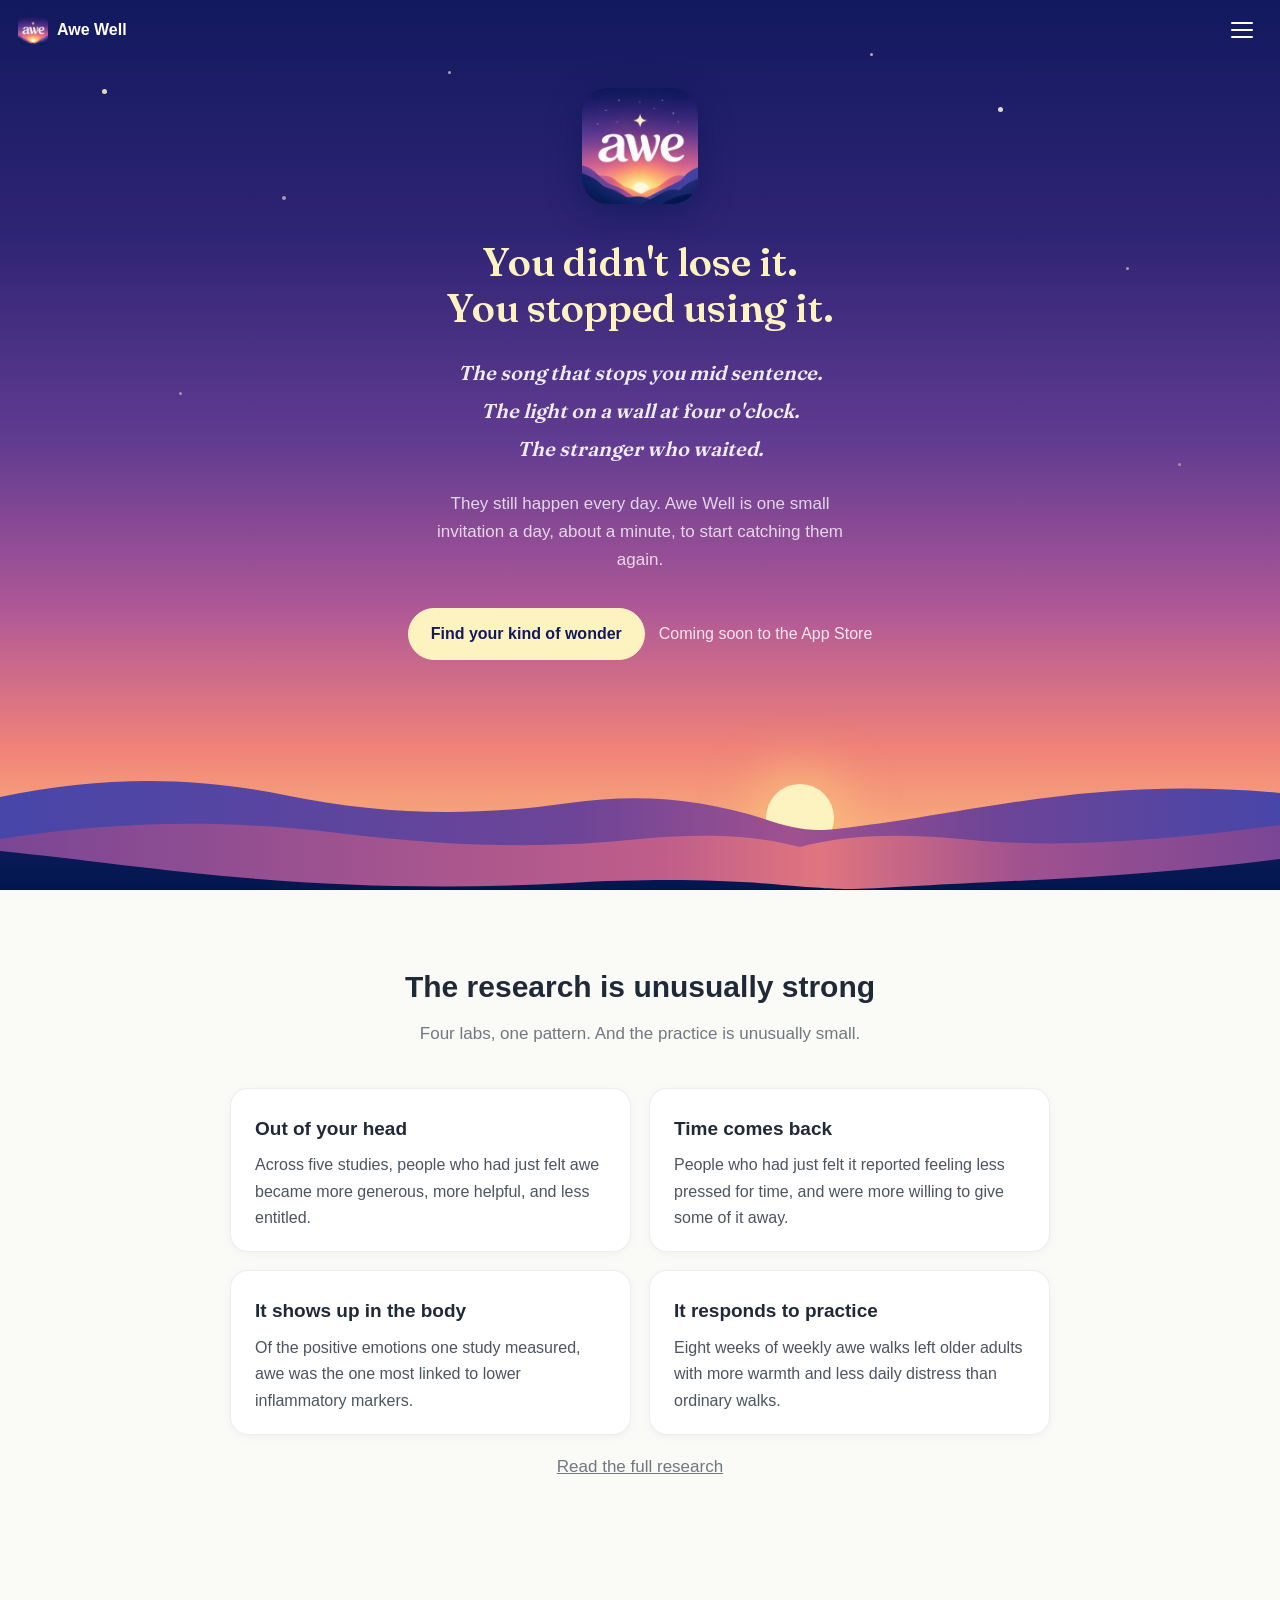
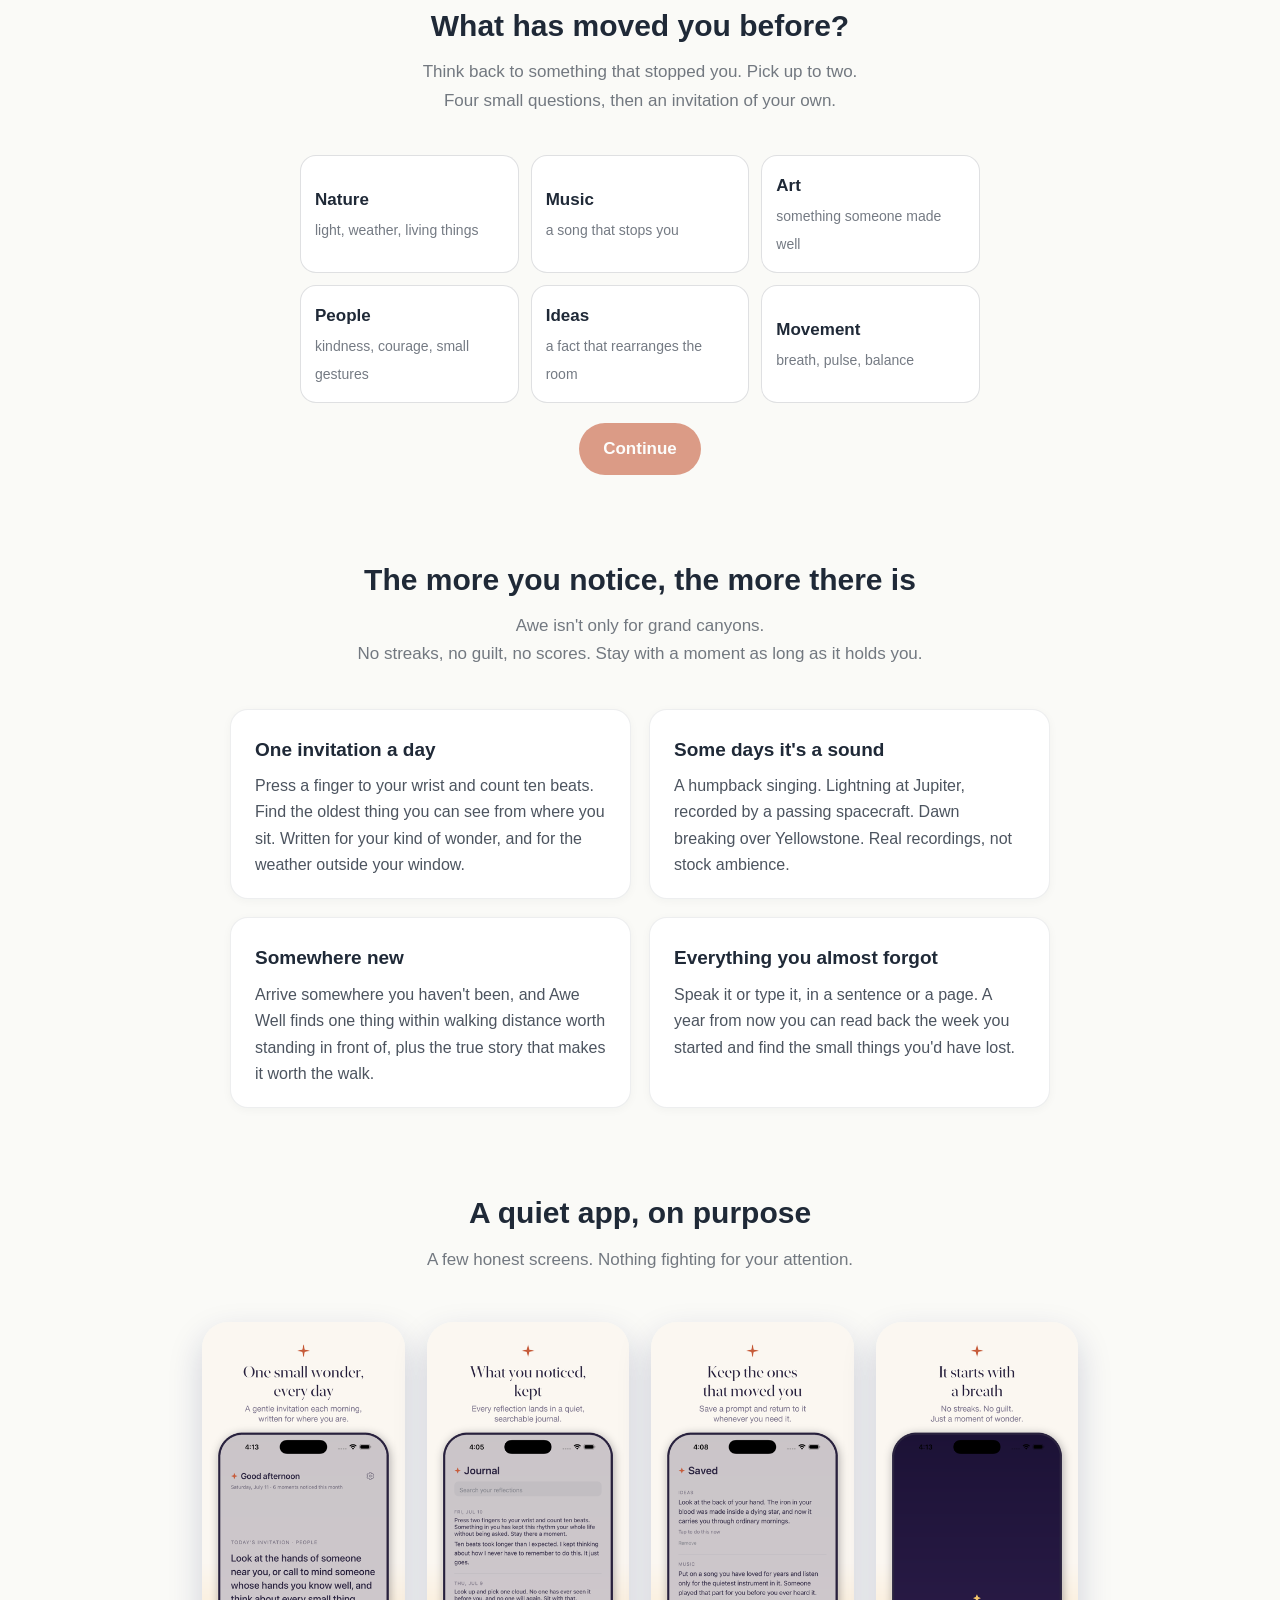
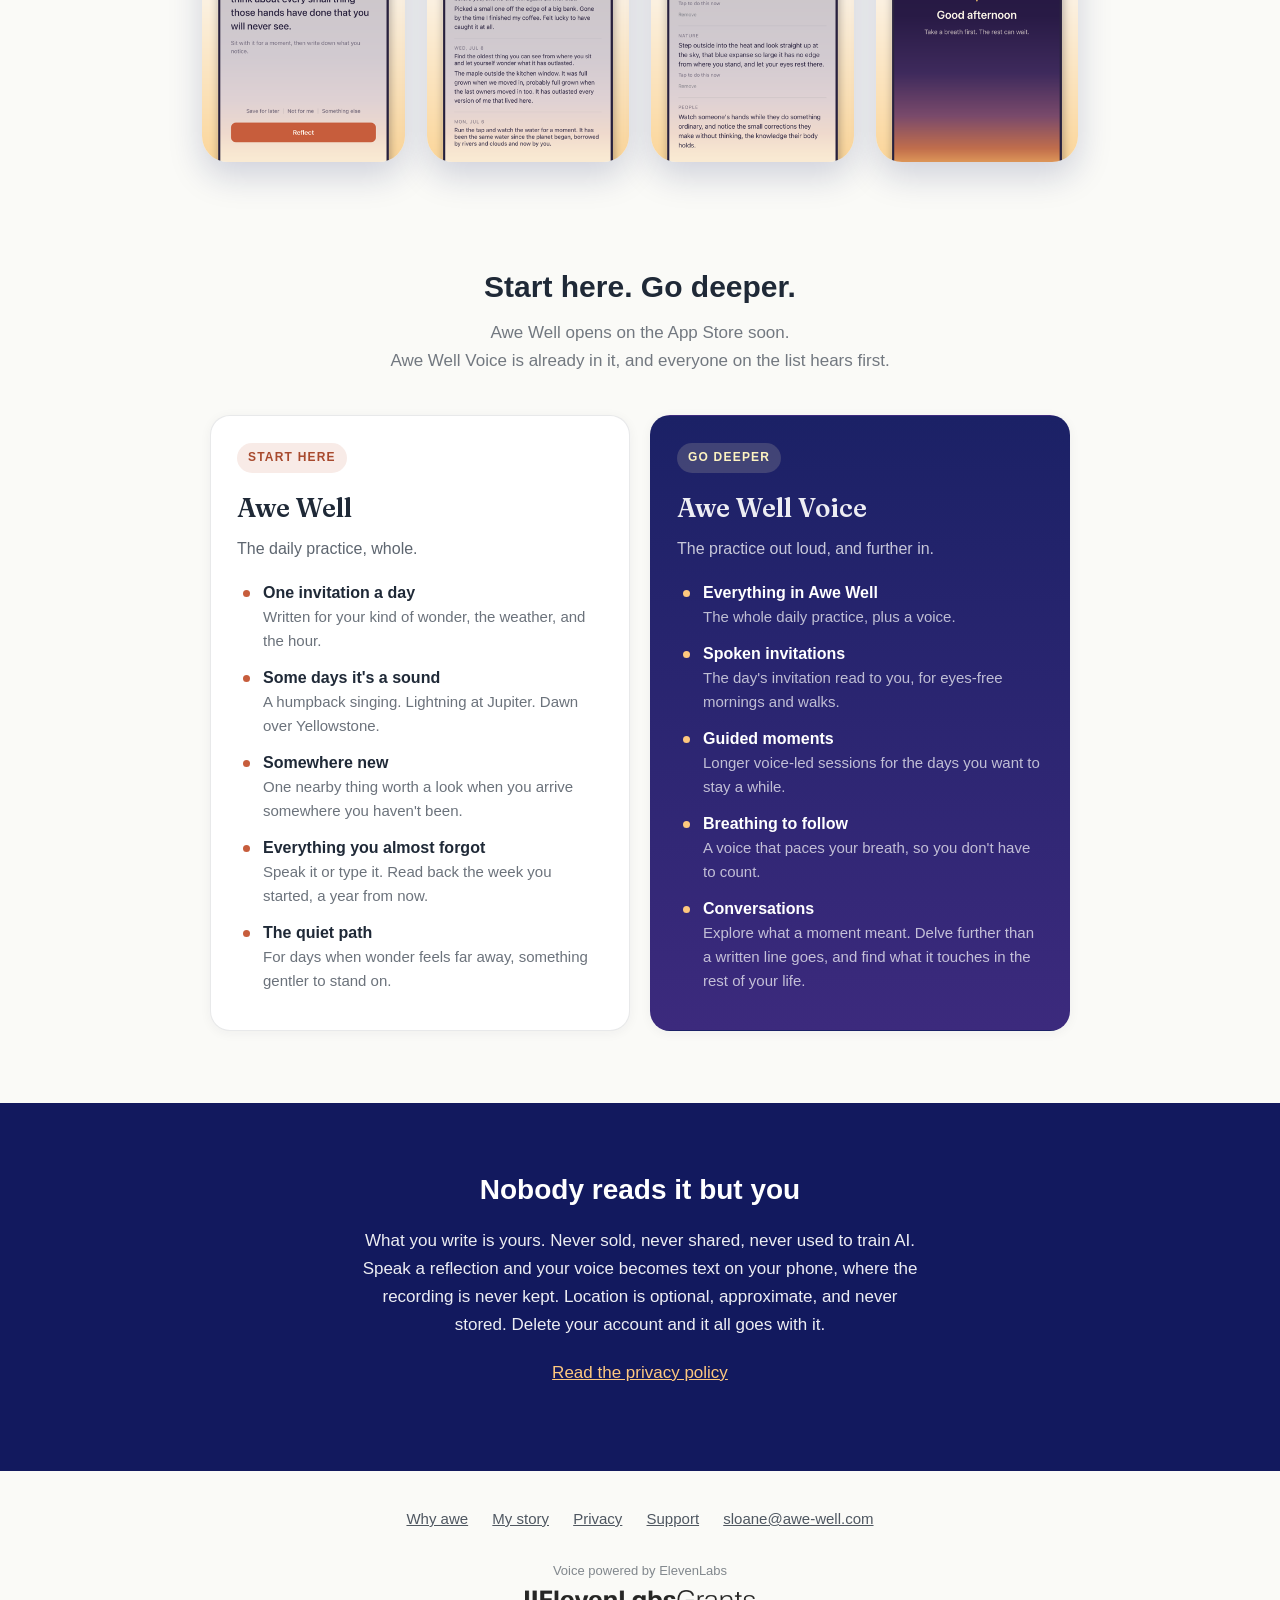
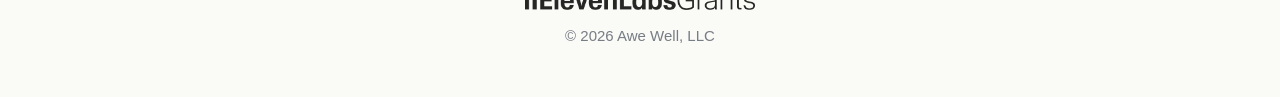
==== commit 13f08d90: "The studies live on the research page: homepage back to clean findings, why-awe sources now visibly " ====
--- a/index.html
+++ b/index.html
@@ -176,19 +176,6 @@
     }
     .card h3 { margin: 0 0 8px; font-size: 19px; }
     .card p { margin: 0; color: rgba(31, 41, 55, 0.8); font-size: 16px; }
-    .card .cite {
-      margin: 14px 0 0;
-      font-size: 13px;
-      color: rgba(31, 41, 55, 0.55);
-    }
-    .card .cite a {
-      color: var(--night);
-      font-weight: 600;
-      text-decoration: none;
-      white-space: nowrap;
-      border-bottom: 1.5px solid rgba(18, 25, 94, 0.35);
-    }
-    .card .cite a:hover { border-bottom-color: var(--night); }
 
     /* ---------- Screenshots ---------- */
     .shots {
@@ -548,7 +535,6 @@
             Across five studies, people who had just felt awe became more
             generous, more helpful, and less entitled.
           </p>
-          <p class="cite">Piff et al., 2015 &middot; <a href="https://doi.org/10.1037/pspi0000018" target="_blank" rel="noopener">Read the study &#8599;</a></p>
         </div>
         <div class="card">
           <h3>Time comes back</h3>
@@ -556,7 +542,6 @@
             People who had just felt it reported feeling less pressed for
             time, and were more willing to give some of it away.
           </p>
-          <p class="cite">Rudd, Vohs &amp; Aaker, 2012 &middot; <a href="https://doi.org/10.1177/0956797612438731" target="_blank" rel="noopener">Read the study &#8599;</a></p>
         </div>
         <div class="card">
           <h3>It shows up in the body</h3>
@@ -564,7 +549,6 @@
             Of the positive emotions one study measured, awe was the one most
             linked to lower inflammatory markers.
           </p>
-          <p class="cite">Stellar et al., 2015 &middot; <a href="https://doi.org/10.1037/emo0000033" target="_blank" rel="noopener">Read the study &#8599;</a></p>
         </div>
         <div class="card">
           <h3>It responds to practice</h3>
@@ -572,7 +556,6 @@
             Eight weeks of weekly awe walks left older adults with more
             warmth and less daily distress than ordinary walks.
           </p>
-          <p class="cite">Sturm et al., 2022 &middot; <a href="https://doi.org/10.1037/emo0000876" target="_blank" rel="noopener">Read the study &#8599;</a></p>
         </div>
       </div>
       <p class="sub" style="margin-top: 18px;"><a href="./why-awe.html">Read the full research</a></p>
